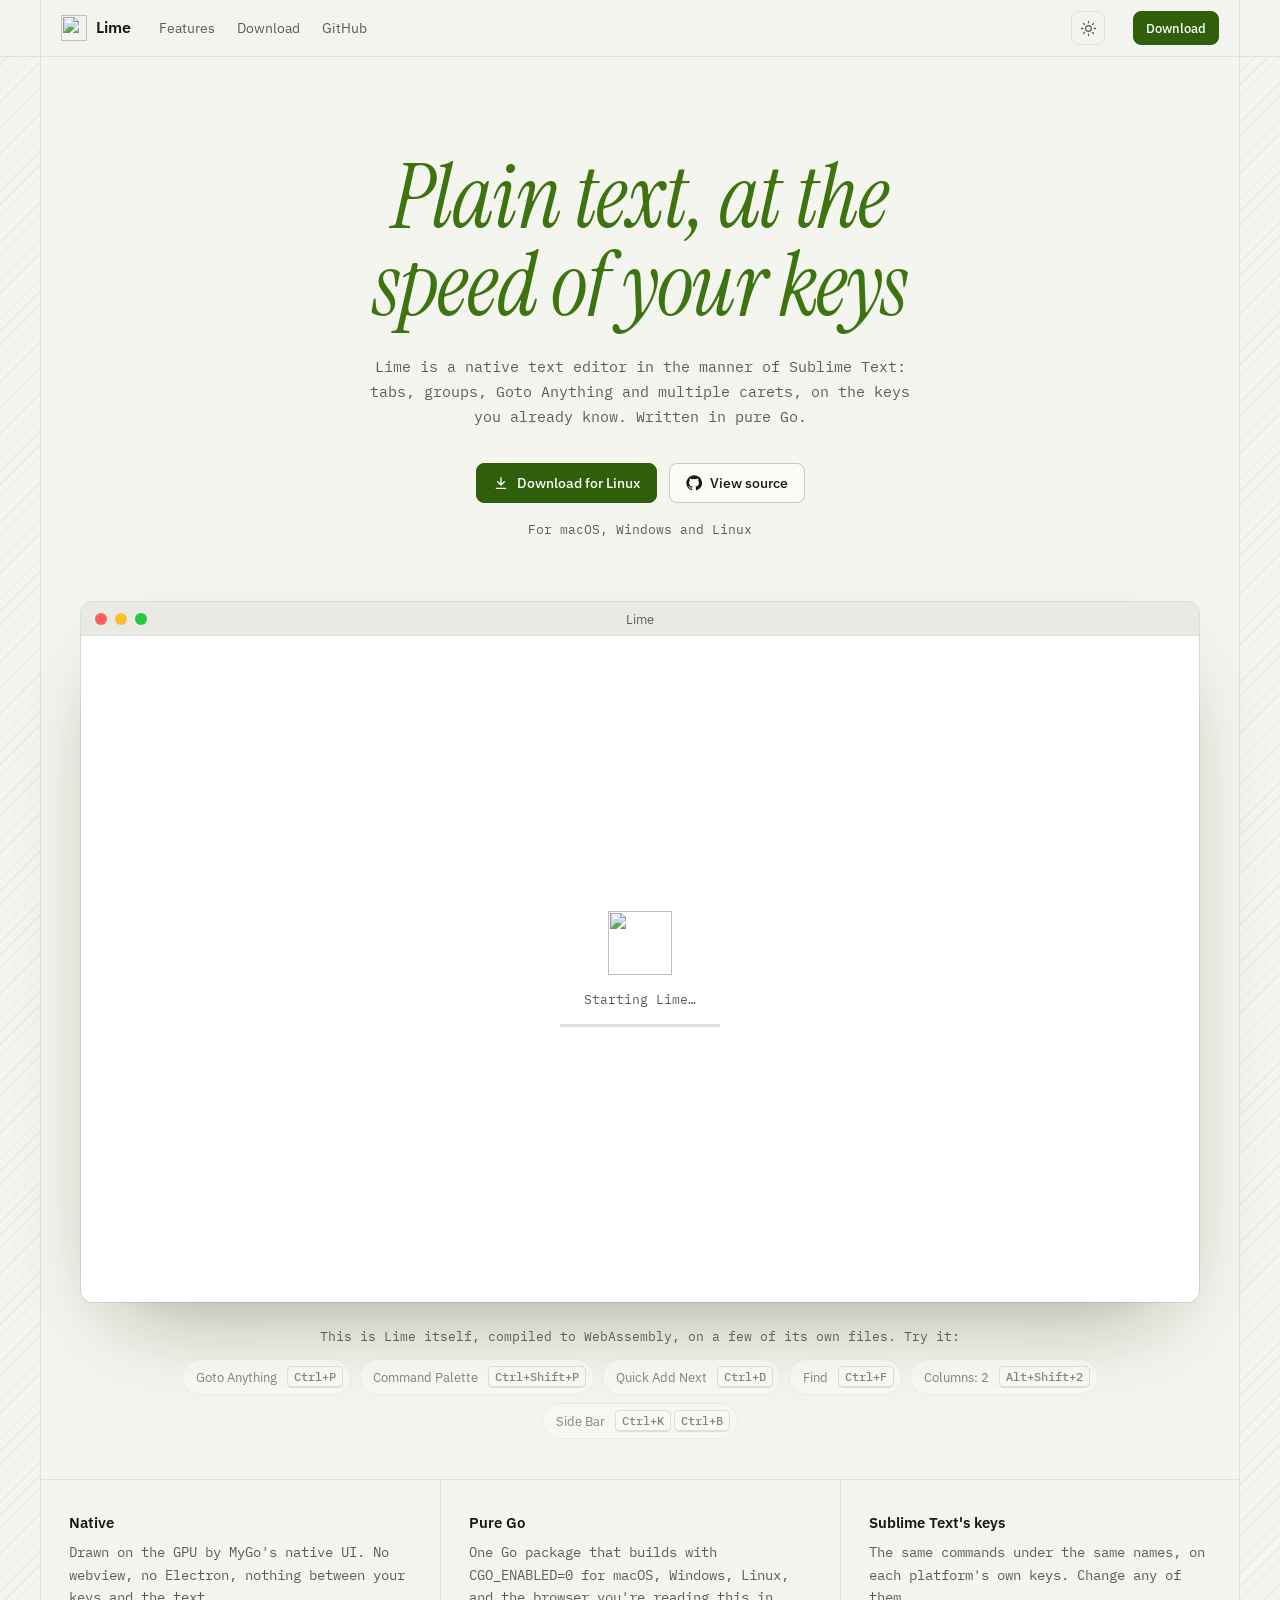
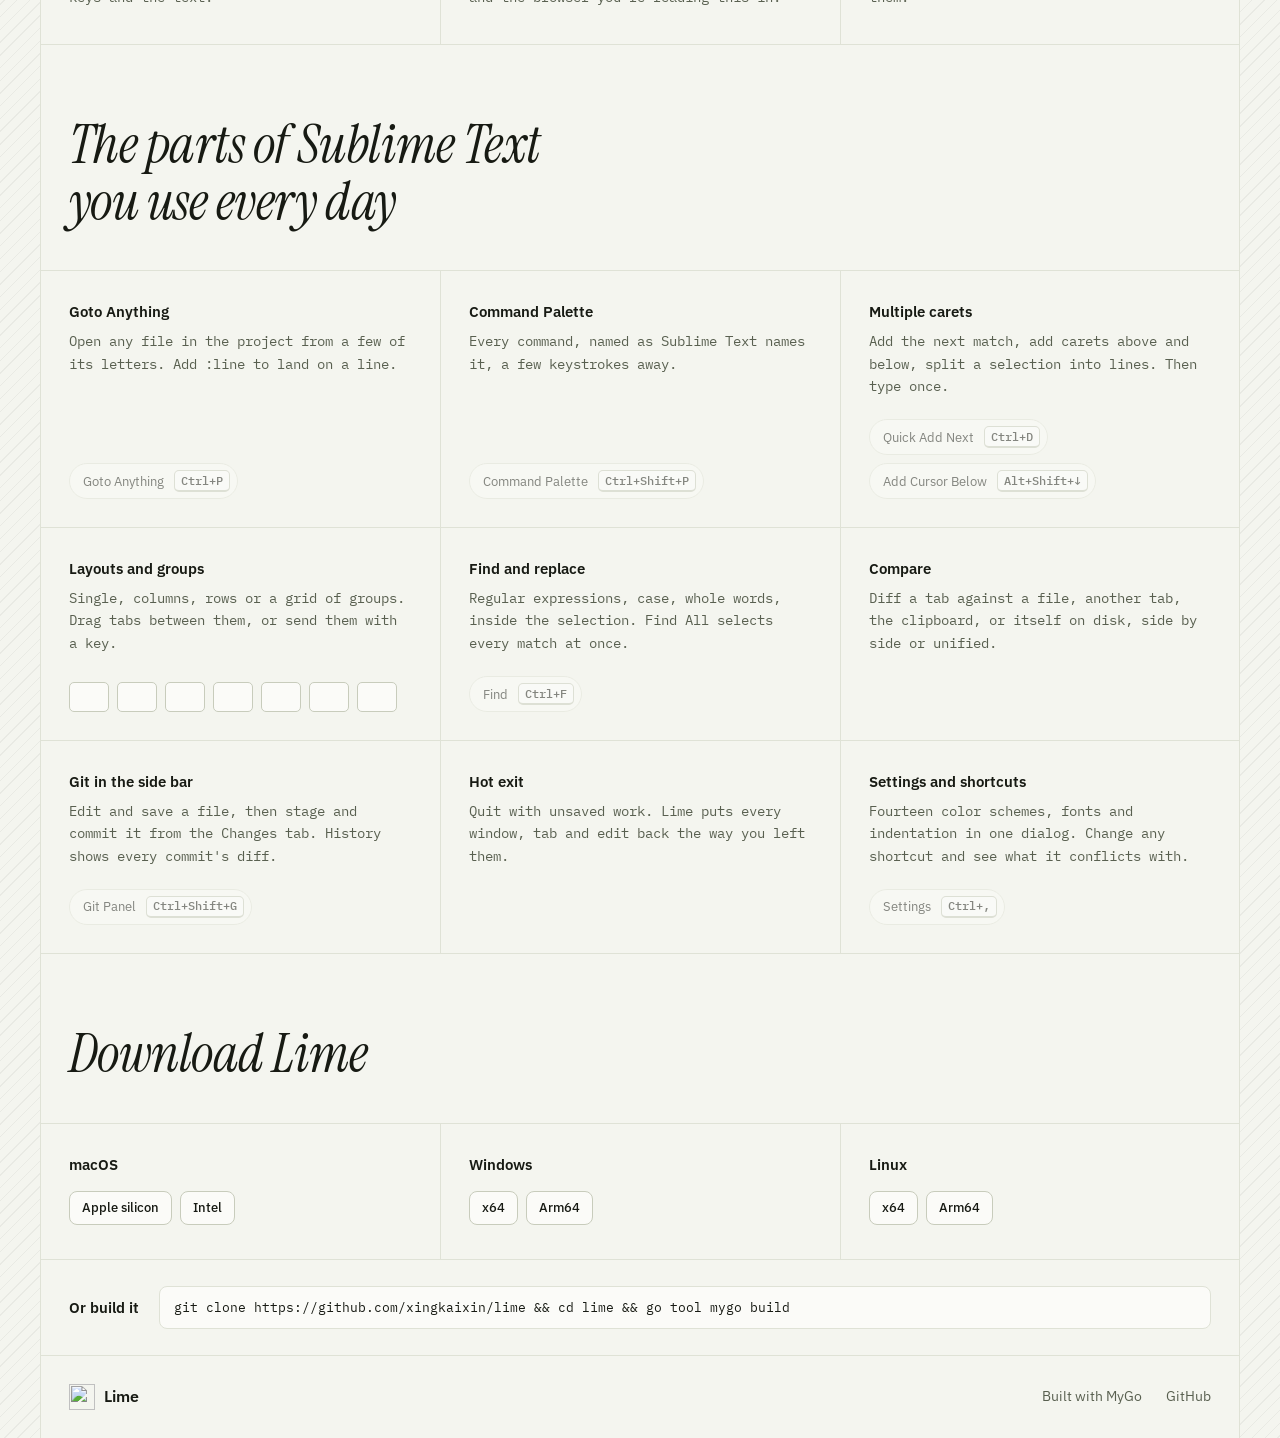
==== website/index.html @ 12b5d217 "chore: remove redundant, outdated, and excuse comments" ====
<!doctype html>
<html lang="en">
<head>
<meta charset="utf-8">
<meta name="viewport" content="width=device-width, initial-scale=1">
<title>Lime — a plain text editor on Sublime Text's keys</title>
<meta name="description" content="Lime is a native text editor in the manner of Sublime Text: tabs, groups, Goto Anything and multiple carets, written in pure Go.">
<link rel="icon" href="icon.png">
<link rel="preconnect" href="https://fonts.googleapis.com">
<link rel="preconnect" href="https://fonts.gstatic.com" crossorigin>
<link rel="stylesheet" href="https://fonts.googleapis.com/css2?family=IBM+Plex+Mono:wght@400;500&family=IBM+Plex+Sans:wght@400;500;600&family=Instrument+Serif:ital@0;1&display=swap">
<style>
  :root {
    --bg: #f4f5ef;
    --surface: #fbfbf8;
    --line: #dfe2d6;
    --line-strong: #c8ccbc;
    --ink: #171a13;
    --muted: #596050;
    --accent: #3d7410;
    --btn: #2f5f0a;
    --btn-hover: #3a7210;
    --btn-ink: #ffffff;
    --kbd: #ffffff;
    --hatch: rgba(23, 26, 19, 0.05);
    --chrome: #e9eae4;
    --app: #ffffff;
    --shadow: 0 40px 90px -40px rgba(30, 50, 10, 0.45), 0 0 0 1px rgba(23, 26, 19, 0.1);
    --serif: "Instrument Serif", ui-serif, Georgia, serif;
    --sans: "IBM Plex Sans", ui-sans-serif, system-ui, sans-serif;
    --mono: "IBM Plex Mono", ui-monospace, "SF Mono", Menlo, monospace;
    color-scheme: light;
  }
  @media (prefers-color-scheme: dark) {
    :root:not([data-theme="light"]) {
      --bg: #0d0f0b;
      --surface: #12150f;
      --line: #23281e;
      --line-strong: #353c2d;
      --ink: #e8ebdf;
      --muted: #9aa28d;
      --accent: #b3e05a;
      --btn: #a6d84a;
      --btn-hover: #bbe868;
      --btn-ink: #102006;
      --kbd: #1a1e15;
      --hatch: rgba(255, 255, 255, 0.035);
      --chrome: #1c1f19;
      --app: #0d1117;
      --shadow: 0 40px 90px -40px rgba(0, 0, 0, 0.9), 0 0 0 1px rgba(255, 255, 255, 0.08);
      color-scheme: dark;
    }
  }
  :root[data-theme="dark"] {
    --bg: #0d0f0b;
    --surface: #12150f;
    --line: #23281e;
    --line-strong: #353c2d;
    --ink: #e8ebdf;
    --muted: #9aa28d;
    --accent: #b3e05a;
    --btn: #a6d84a;
    --btn-hover: #bbe868;
    --btn-ink: #102006;
    --kbd: #1a1e15;
    --hatch: rgba(255, 255, 255, 0.035);
    --chrome: #1c1f19;
    --app: #0d1117;
    --shadow: 0 40px 90px -40px rgba(0, 0, 0, 0.9), 0 0 0 1px rgba(255, 255, 255, 0.08);
    color-scheme: dark;
  }

  * { box-sizing: border-box; }
  html { scroll-behavior: smooth; scroll-padding-top: 64px; }
  body {
    margin: 0;
    background: var(--bg) repeating-linear-gradient(135deg, var(--hatch) 0 1px, transparent 1px 9px);
    color: var(--ink);
    font: 15px/1.6 var(--sans);
    -webkit-font-smoothing: antialiased;
  }
  a { color: inherit; text-decoration: none; }
  h1, h2, h3, p { margin: 0; }
  kbd {
    display: inline-flex; align-items: center; justify-content: center;
    min-width: 22px; height: 22px; padding: 0 6px;
    border: 1px solid var(--line-strong); border-bottom-width: 2px; border-radius: 5px;
    background: var(--kbd); color: var(--ink);
    font: 500 12px/1 var(--mono);
  }

  .col {
    max-width: 1200px; margin: 0 auto;
    background: var(--bg);
    border-inline: 1px solid var(--line);
  }
  section { border-top: 1px solid var(--line); }

  .nav {
    position: sticky; top: 0; z-index: 10;
    border-bottom: 1px solid var(--line);
    background: color-mix(in srgb, var(--bg) 82%, transparent);
    backdrop-filter: blur(12px);
  }
  .nav .col { display: flex; align-items: center; gap: 28px; height: 56px; padding: 0 20px; background: none; }
  .brand { display: flex; align-items: center; gap: 9px; font-weight: 600; font-size: 16px; }
  .brand img { width: 26px; height: 26px; }
  .links { display: flex; gap: 22px; margin-right: auto; font-size: 14px; color: var(--muted); }
  .links a:hover { color: var(--ink); }
  .icon-btn {
    display: grid; place-items: center; width: 34px; height: 34px;
    border: 1px solid var(--line); border-radius: 8px; background: none; color: var(--muted); cursor: pointer;
  }
  .icon-btn:hover { color: var(--ink); border-color: var(--line-strong); }
  .icon-btn svg { width: 17px; height: 17px; }
  .moon { display: none; }
  :root[data-dark] .sun { display: none; }
  :root[data-dark] .moon { display: block; }

  .btn {
    display: inline-flex; align-items: center; gap: 8px; height: 40px; padding: 0 16px;
    border: 1px solid var(--line-strong); border-radius: 8px;
    background: var(--surface); color: var(--ink);
    font: 500 14px/1 var(--sans); white-space: nowrap; cursor: pointer;
  }
  .btn:hover { border-color: var(--muted); }
  .btn svg { width: 16px; height: 16px; flex: none; }
  .btn.primary { background: var(--btn); border-color: var(--btn); color: var(--btn-ink); }
  .btn.primary:hover { background: var(--btn-hover); border-color: var(--btn-hover); }
  .btn.small { height: 34px; padding: 0 12px; font-size: 13px; }

  .hero { border-top: 0; padding: 96px 24px 56px; text-align: center; }
  h1 {
    font: italic 400 clamp(46px, 7.4vw, 88px)/1 var(--serif);
    letter-spacing: -0.015em; color: var(--accent);
  }
  .lede { max-width: 560px; margin: 26px auto 0; color: var(--muted); font: 15px/1.65 var(--mono); }
  .cta { display: flex; justify-content: center; flex-wrap: wrap; gap: 12px; margin-top: 34px; }
  .avail { margin-top: 18px; font: 13px var(--mono); color: var(--muted); }

  .demo { border-top: 0; padding: 8px 40px 40px; }
  .window { border-radius: 12px; overflow: hidden; background: var(--app); box-shadow: var(--shadow); }
  .titlebar {
    position: relative; display: flex; align-items: center; height: 34px;
    background: var(--chrome); border-bottom: 1px solid var(--line);
  }
  .lights { display: flex; gap: 8px; padding-left: 14px; }
  .lights i { width: 12px; height: 12px; border-radius: 50%; background: #ff5f57; }
  .lights i:nth-child(2) { background: #febc2e; }
  .lights i:nth-child(3) { background: #28c840; }
  .titlebar .title {
    position: absolute; inset: 0 90px; display: grid; place-items: center;
    font: 12.5px var(--sans); color: var(--muted);
    overflow: hidden; white-space: nowrap; text-overflow: ellipsis;
  }
  .screen { position: relative; height: clamp(520px, 74vh, 700px); overflow: hidden; }
  .screen iframe { position: absolute; inset: 0; width: 100%; height: 100%; border: 0; transform-origin: 0 0; }
  .boot {
    position: absolute; inset: 0; display: grid; place-content: center; justify-items: center; gap: 16px;
    background: var(--app); color: var(--muted); font: 13px var(--mono);
    transition: opacity 0.4s;
  }
  .boot img { width: 64px; height: 64px; animation: breathe 1.6s ease-in-out infinite; }
  .boot.done { opacity: 0; pointer-events: none; }
  .boot progress { width: 160px; height: 3px; appearance: none; border: 0; border-radius: 2px; background: var(--line); overflow: hidden; }
  .boot progress::-webkit-progress-bar { background: var(--line); }
  .boot progress::-webkit-progress-value { background: var(--accent); transition: width 0.2s; }
  .boot progress::-moz-progress-bar { background: var(--accent); }
  @keyframes breathe { 50% { transform: scale(0.92); opacity: 0.7; } }
  @media (prefers-reduced-motion: reduce) { .boot img { animation: none; } }

  .try { display: flex; flex-wrap: wrap; justify-content: center; align-items: center; gap: 8px; margin-top: 26px; }
  .try p { width: 100%; margin-bottom: 6px; text-align: center; font: 13px var(--mono); color: var(--muted); }
  .key-btn {
    display: inline-flex; align-items: center; gap: 10px; height: 36px; padding: 0 7px 0 13px;
    border: 1px solid var(--line); border-radius: 999px; background: var(--surface); color: var(--ink);
    font: 13px var(--sans); cursor: pointer;
  }
  .key-btn:hover { border-color: var(--line-strong); }
  .key-btn:disabled { opacity: 0.5; cursor: default; }
  .key-btn span { display: inline-flex; gap: 3px; }

  .pillars { display: grid; grid-template-columns: repeat(3, 1fr); }
  .pillars div { padding: 32px 28px 36px; }
  .pillars div + div { border-left: 1px solid var(--line); }
  h3 { font: 600 15px/1.4 var(--sans); }
  .pillars p, .card p { margin-top: 8px; color: var(--muted); font: 13.5px/1.65 var(--mono); }

  .head { padding: 72px 28px 40px; }
  h2 { font: italic 400 clamp(36px, 4.6vw, 54px)/1.05 var(--serif); letter-spacing: -0.01em; }
  .grid { display: grid; grid-template-columns: repeat(3, 1fr); border-top: 1px solid var(--line); }
  .card { display: flex; flex-direction: column; padding: 30px 28px 28px; border-bottom: 1px solid var(--line); }
  .card:not(:nth-child(3n + 1)) { border-left: 1px solid var(--line); }
  .grid .card:nth-last-child(-n + 3) { border-bottom: 0; }
  .card .keys { display: flex; flex-wrap: wrap; gap: 8px; margin-top: auto; padding-top: 22px; }
  .layouts { display: flex; flex-wrap: wrap; gap: 8px; margin-top: auto; padding-top: 22px; }
  .layout {
    display: grid; gap: 2px; width: 40px; height: 30px; padding: 3px;
    border: 1px solid var(--line-strong); border-radius: 5px; background: var(--surface); cursor: pointer;
  }
  .layout i { border-radius: 1.5px; background: var(--line-strong); }
  .layout:hover { border-color: var(--accent); }
  .layout:hover i { background: var(--accent); }

  .platforms { display: grid; grid-template-columns: repeat(3, 1fr); border-top: 1px solid var(--line); }
  .platforms > div { padding: 30px 28px 34px; }
  .platforms > div + div { border-left: 1px solid var(--line); }
  .platforms .row { display: flex; flex-wrap: wrap; gap: 8px; margin-top: 16px; }
  .source { display: flex; flex-wrap: wrap; align-items: center; gap: 12px 20px; padding: 26px 28px; border-top: 1px solid var(--line); }
  .source code {
    flex: 1 1 380px; min-width: 0; overflow-x: auto; padding: 12px 14px;
    border: 1px solid var(--line); border-radius: 8px; background: var(--surface);
    font: 13px var(--mono); white-space: nowrap;
  }

  footer .col { display: flex; flex-wrap: wrap; align-items: center; gap: 12px 24px; padding: 28px; border-top: 1px solid var(--line); font-size: 13.5px; color: var(--muted); }
  footer .brand { color: var(--ink); margin-right: auto; }
  footer a:hover { color: var(--ink); }

  @media (max-width: 900px) {
    .demo { padding: 0 16px 32px; }
    .pillars, .grid, .platforms { grid-template-columns: 1fr; }
    .pillars div + div, .platforms > div + div { border-left: 0; border-top: 1px solid var(--line); }
    .card:not(:nth-child(3n + 1)) { border-left: 0; }
    .grid .card:nth-last-child(-n + 3) { border-bottom: 1px solid var(--line); }
    .grid .card:last-child { border-bottom: 0; }
  }
  @media (max-width: 640px) {
    .links { display: none; }
    .nav .col { justify-content: space-between; gap: 12px; padding: 0 16px; }
    .brand { margin-right: auto; }
    .hero { padding: 64px 16px 40px; }
    .head { padding: 56px 16px 32px; }
    .pillars div, .card, .platforms > div, .source { padding-inline: 16px; }
    .titlebar .title { inset: 0 70px; }
  }
</style>
<script>
  try {
    const t = localStorage.getItem("theme")
    if (t === "light" || t === "dark") document.documentElement.dataset.theme = t
  } catch {}
</script>
</head>
<body>
<header class="nav">
  <div class="col">
    <a class="brand" href="#"><img src="icon.png" alt="">Lime</a>
    <nav class="links">
      <a href="#features">Features</a>
      <a href="#download">Download</a>
      <a href="https://github.com/xingkaixin/lime">GitHub</a>
    </nav>
    <button class="icon-btn" id="theme" type="button" aria-label="Switch between light and dark">
      <svg class="sun" viewBox="0 0 24 24" fill="none" stroke="currentColor" stroke-width="1.8" stroke-linecap="round"><circle cx="12" cy="12" r="4"/><path d="M12 2v2M12 20v2M4.9 4.9l1.4 1.4M17.7 17.7l1.4 1.4M2 12h2M20 12h2M4.9 19.1l1.4-1.4M17.7 6.3l1.4-1.4"/></svg>
      <svg class="moon" viewBox="0 0 24 24" fill="none" stroke="currentColor" stroke-width="1.8" stroke-linejoin="round"><path d="M20 14.5A8 8 0 0 1 9.5 4a8 8 0 1 0 10.5 10.5Z"/></svg>
    </button>
    <a class="btn primary small" href="#download">Download</a>
  </div>
</header>

<main class="col">
  <section class="hero">
    <h1>Plain text, at the<br>speed of your keys</h1>
    <p class="lede">Lime is a native text editor in the manner of Sublime Text: tabs, groups, Goto Anything and multiple carets, on the keys you already know. Written in pure Go.</p>
    <div class="cta">
      <a class="btn primary" id="get" href="https://github.com/xingkaixin/lime/releases/latest">
        <svg viewBox="0 0 24 24" fill="none" stroke="currentColor" stroke-width="2" stroke-linecap="round" stroke-linejoin="round"><path d="M12 4v11M7 10l5 5 5-5M5 20h14"/></svg>
        <span>Download Lime</span>
      </a>
      <a class="btn" href="https://github.com/xingkaixin/lime">
        <svg viewBox="0 0 24 24" fill="currentColor"><path d="M12 .5a11.5 11.5 0 0 0-3.64 22.41c.58.11.79-.25.79-.56v-2c-3.2.7-3.88-1.37-3.88-1.37-.53-1.33-1.28-1.69-1.28-1.69-1.05-.71.08-.7.08-.7 1.16.08 1.77 1.19 1.77 1.19 1.03 1.77 2.7 1.26 3.36.96.1-.75.4-1.26.73-1.55-2.56-.29-5.25-1.28-5.25-5.69 0-1.26.45-2.29 1.19-3.09-.12-.29-.52-1.46.11-3.05 0 0 .97-.31 3.17 1.18a11 11 0 0 1 5.77 0c2.2-1.49 3.17-1.18 3.17-1.18.63 1.59.23 2.76.11 3.05.74.8 1.19 1.83 1.19 3.09 0 4.42-2.7 5.39-5.27 5.68.41.36.78 1.06.78 2.14v3.17c0 .31.21.68.8.56A11.5 11.5 0 0 0 12 .5Z"/></svg>
        <span>View source</span>
      </a>
    </div>
    <p class="avail">For macOS, Windows and Linux</p>
  </section>

  <section class="demo" id="demo">
    <div class="window">
      <div class="titlebar"><span class="lights"><i></i><i></i><i></i></span><span class="title" id="title">Lime</span></div>
      <div class="screen" id="screen">
        <iframe id="app" src="app.html" title="Lime, running in this page"></iframe>
        <div class="boot" id="boot"><img src="icon.png" alt=""><span id="boot-text">Starting Lime…</span><progress id="boot-bar" max="1" value="0"></progress></div>
      </div>
    </div>
    <div class="try" id="try">
      <p>This is Lime itself, compiled to WebAssembly, on a few of its own files. Try it:</p>
    </div>
  </section>

  <section class="pillars">
    <div>
      <h3>Native</h3>
      <p>Drawn on the GPU by MyGo's native UI. No webview, no Electron, nothing between your keys and the text.</p>
    </div>
    <div>
      <h3>Pure Go</h3>
      <p>One Go package that builds with CGO_ENABLED=0 for macOS, Windows, Linux, and the browser you're reading this in.</p>
    </div>
    <div>
      <h3>Sublime Text's keys</h3>
      <p>The same commands under the same names, on each platform's own keys. Change any of them.</p>
    </div>
  </section>

  <section id="features">
    <div class="head"><h2>The parts of Sublime Text<br>you use every day</h2></div>
    <div class="grid" id="grid"></div>
  </section>

  <section id="download">
    <div class="head"><h2>Download Lime</h2></div>
    <div class="platforms">
      <div>
        <h3>macOS</h3>
        <div class="row"><a class="btn small" data-dl href="#">Apple silicon</a><a class="btn small" data-dl href="#">Intel</a></div>
      </div>
      <div>
        <h3>Windows</h3>
        <div class="row"><a class="btn small" data-dl href="#">x64</a><a class="btn small" data-dl href="#">Arm64</a></div>
      </div>
      <div>
        <h3>Linux</h3>
        <div class="row"><a class="btn small" data-dl href="#">x64</a><a class="btn small" data-dl href="#">Arm64</a></div>
      </div>
    </div>
    <div class="source">
      <h3>Or build it</h3>
      <code>git clone https://github.com/xingkaixin/lime &amp;&amp; cd lime &amp;&amp; go tool mygo build</code>
    </div>
  </section>
</main>

<footer>
  <div class="col">
    <a class="brand" href="#"><img src="icon.png" alt="">Lime</a>
    <a href="https://github.com/egoist/mygo">Built with MyGo</a>
    <a href="https://github.com/xingkaixin/lime">GitHub</a>
  </div>
</footer>

<script>
  const releases = "https://github.com/xingkaixin/lime/releases/latest"
  const mac = navigator.platform.startsWith("Mac")
  const os = mac ? "macOS" : /Win/.test(navigator.platform) ? "Windows" : /Linux/.test(navigator.platform) ? "Linux" : ""
  if (os) document.querySelector("#get span").textContent = "Download for " + os
  for (const a of document.querySelectorAll("[data-dl]")) a.href = releases

  const root = document.documentElement
  const dark = matchMedia("(prefers-color-scheme: dark)")
  const isDark = () => root.dataset.theme ? root.dataset.theme === "dark" : dark.matches
  const syncTheme = () => root.toggleAttribute("data-dark", isDark())
  syncTheme()
  dark.addEventListener("change", syncTheme)
  document.getElementById("theme").addEventListener("click", () => {
    root.dataset.theme = isDark() ? "light" : "dark"
    try { localStorage.setItem("theme", root.dataset.theme) } catch {}
    syncTheme()
  })

  // Keys are as the demo takes them, Linux's keymap; on a Mac the
  // browser's Command stands for Control.
  const glyphs = { Ctrl: "⌘", Alt: "⌥", Shift: "⇧" }
  const arrows = { Up: "↑", Down: "↓", Left: "←", Right: "→" }
  const strokes = (keys) => keys.split(" ").map((stroke) => {
    const mods = stroke.split("+")
    const key = mods.pop()
    const name = arrows[key] || key
    return mac
      ? ["Alt", "Shift", "Ctrl"].filter((m) => mods.includes(m)).map((m) => glyphs[m]).join("") + name
      : [...mods, name].join("+")
  })
  const kbds = (keys) => strokes(keys).map((s) => `<kbd>${s}</kbd>`).join("")

  const frame = document.getElementById("app")
  const demo = document.getElementById("demo")
  let running = false
  const press = (keys) => {
    if (!running) return
    const r = demo.getBoundingClientRect()
    const visible = r.top >= -40 && r.bottom <= innerHeight + 120
    if (!visible) demo.scrollIntoView({ block: "center" })
    setTimeout(() => frame.contentWindow.limePress(keys), visible ? 0 : 450)
  }
  const keyButton = (label, keys) => {
    const b = document.createElement("button")
    b.className = "key-btn"
    b.type = "button"
    b.disabled = true
    b.innerHTML = `${label}<span>${kbds(keys)}</span>`
    b.addEventListener("click", () => press(keys))
    return b
  }

  const tries = [
    ["Goto Anything", "Ctrl+P"],
    ["Command Palette", "Ctrl+Shift+P"],
    ["Quick Add Next", "Ctrl+D"],
    ["Find", "Ctrl+F"],
    ["Columns: 2", "Alt+Shift+2"],
    ["Side Bar", "Ctrl+K Ctrl+B"],
  ]
  const tryBar = document.getElementById("try")
  for (const [label, keys] of tries) tryBar.append(keyButton(label, keys))

  const features = [
    { title: "Goto Anything", text: "Open any file in the project from a few of its letters. Add :line to land on a line.", keys: [["Goto Anything", "Ctrl+P"]] },
    { title: "Command Palette", text: "Every command, named as Sublime Text names it, a few keystrokes away.", keys: [["Command Palette", "Ctrl+Shift+P"]] },
    { title: "Multiple carets", text: "Add the next match, add carets above and below, split a selection into lines. Then type once.", keys: [["Quick Add Next", "Ctrl+D"], ["Add Cursor Below", "Alt+Shift+Down"]] },
    { title: "Layouts and groups", text: "Single, columns, rows or a grid of groups. Drag tabs between them, or send them with a key.", layouts: true },
    { title: "Find and replace", text: "Regular expressions, case, whole words, inside the selection. Find All selects every match at once.", keys: [["Find", "Ctrl+F"]] },
    { title: "Compare", text: "Diff a tab against a file, another tab, the clipboard, or itself on disk, side by side or unified." },
    { title: "Git in the side bar", text: "Edit and save a file, then stage and commit it from the Changes tab. History shows every commit's diff.", keys: [["Git Panel", "Ctrl+Shift+G"]] },
    { title: "Hot exit", text: "Quit with unsaved work. Lime puts every window, tab and edit back the way you left them." },
    { title: "Settings and shortcuts", text: "Fourteen color schemes, fonts and indentation in one dialog. Change any shortcut and see what it conflicts with.", keys: [["Settings", "Ctrl+,"]] },
  ]
  const layouts = [["Single", 1, 1, "1"], ["Columns: 2", 2, 1, "2"], ["Columns: 3", 3, 1, "3"], ["Columns: 4", 4, 1, "4"], ["Grid: 4", 2, 2, "5"], ["Rows: 2", 1, 2, "8"], ["Rows: 3", 1, 3, "9"]]
  const grid = document.getElementById("grid")
  for (const f of features) {
    const card = document.createElement("div")
    card.className = "card"
    card.innerHTML = `<h3>${f.title}</h3><p>${f.text}</p>`
    if (f.keys) {
      const row = document.createElement("div")
      row.className = "keys"
      for (const [label, keys] of f.keys) row.append(keyButton(label, keys))
      card.append(row)
    }
    if (f.layouts) {
      const row = document.createElement("div")
      row.className = "layouts"
      for (const [name, cols, rows, digit] of layouts) {
        const b = document.createElement("button")
        b.className = "layout"
        b.type = "button"
        b.title = `${name}  ${strokes("Alt+Shift+" + digit).join(" ")}`
        b.setAttribute("aria-label", name)
        b.style.gridTemplate = `repeat(${rows}, 1fr) / repeat(${cols}, 1fr)`
        b.innerHTML = "<i></i>".repeat(cols * rows)
        b.addEventListener("click", () => press("Alt+Shift+" + digit))
        row.append(b)
      }
      card.append(row)
    }
    grid.append(card)
  }

  // Narrow screens show the demo whole, scaled down from a window's size.
  const screenEl = document.getElementById("screen")
  const baseW = 960, baseH = 620
  const fit = () => {
    const w = screenEl.clientWidth
    if (w >= 860) {
      frame.style.cssText = ""
      screenEl.style.height = ""
      return
    }
    const s = w / baseW
    frame.style.cssText = `width:${baseW}px;height:${baseH}px;transform:scale(${s})`
    screenEl.style.height = baseH * s + "px"
  }
  new ResizeObserver(fit).observe(screenEl)

  const title = document.getElementById("title")
  frame.addEventListener("load", () => {
    const doc = frame.contentDocument
    const sync = () => { title.textContent = doc.title || "Lime" }
    new MutationObserver(sync).observe(doc.head, { childList: true, subtree: true, characterData: true })
    sync()
  })

  addEventListener("message", (e) => {
    if (e.source !== frame.contentWindow) return
    const boot = document.getElementById("boot")
    if (e.data?.lime === "progress") {
      document.getElementById("boot-bar").value = e.data.value
    } else if (e.data?.lime === "running") {
      running = true
      for (const b of document.querySelectorAll(".key-btn")) b.disabled = false
      setTimeout(() => boot.classList.add("done"), 300)
    } else if (e.data?.lime === "failed") {
      document.getElementById("boot-text").textContent = "Lime didn't start in this browser: " + e.data.error
    }
  })
</script>
</body>
</html>
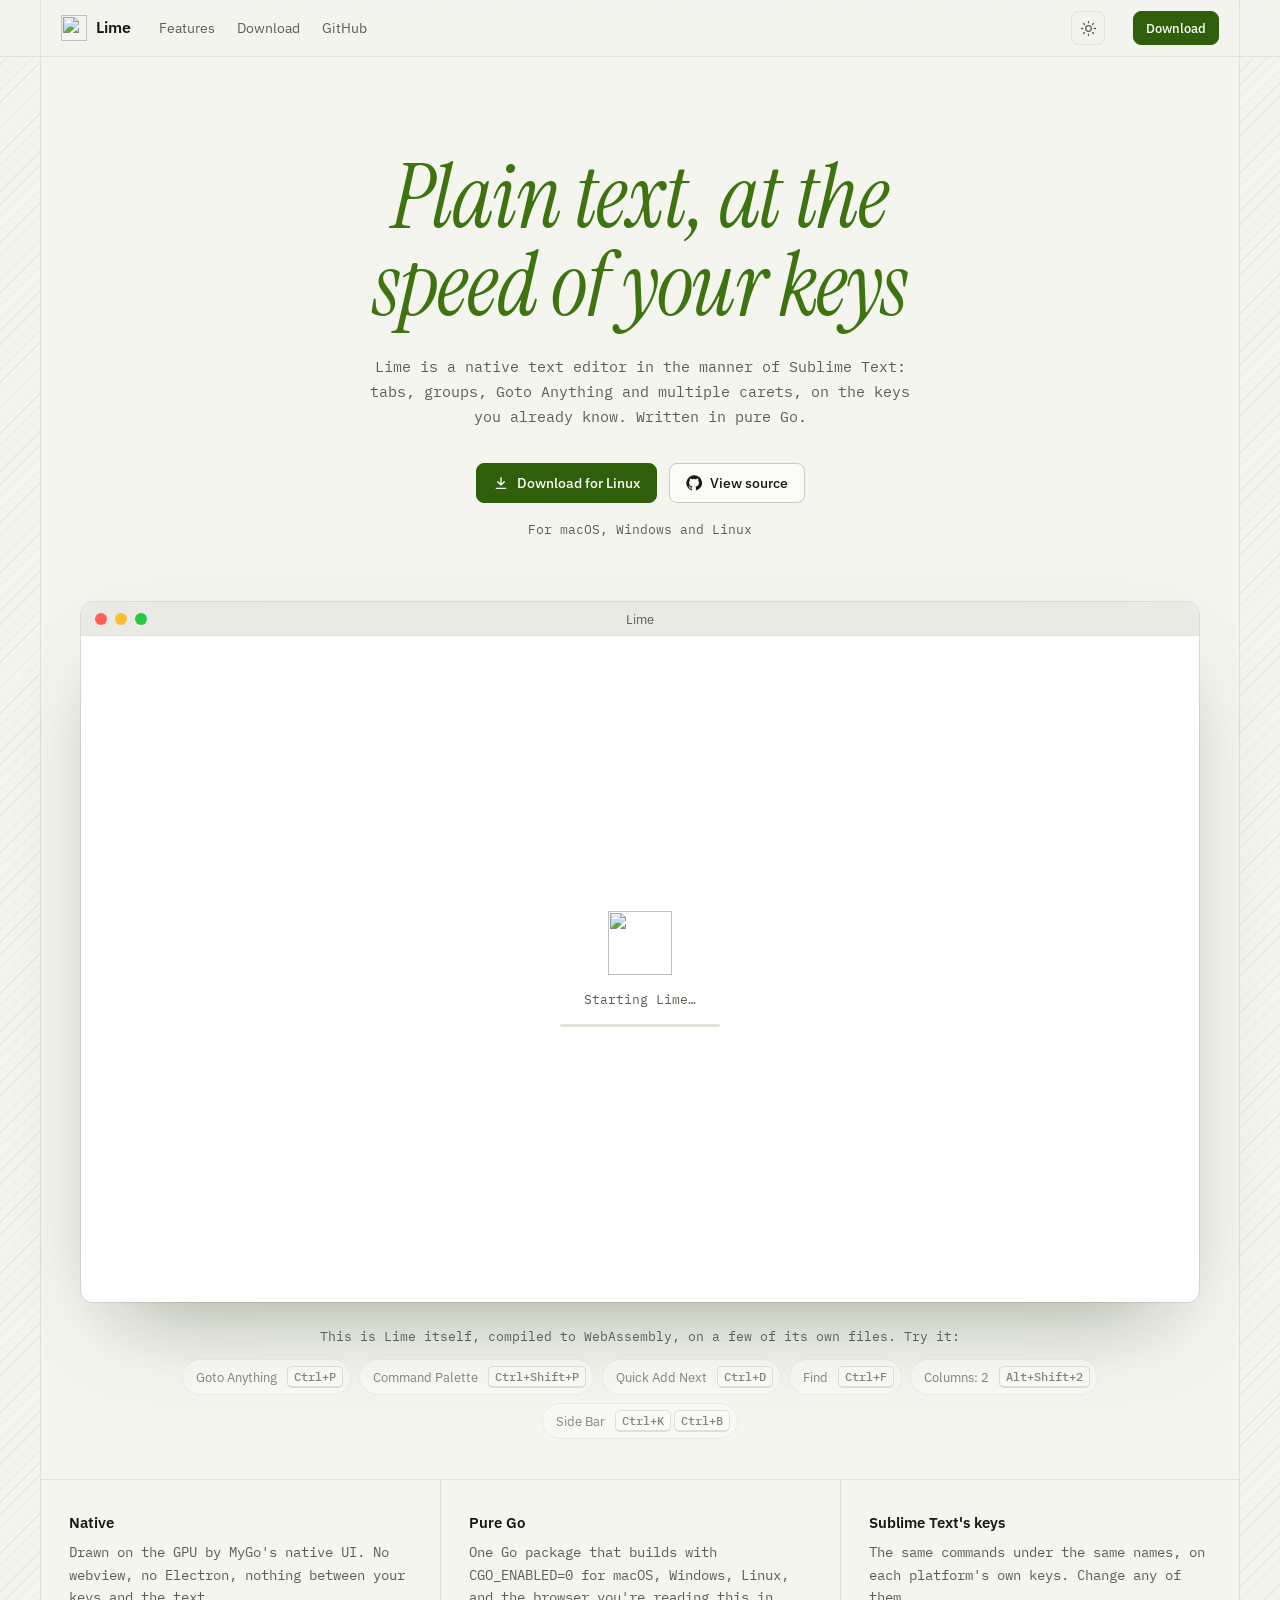
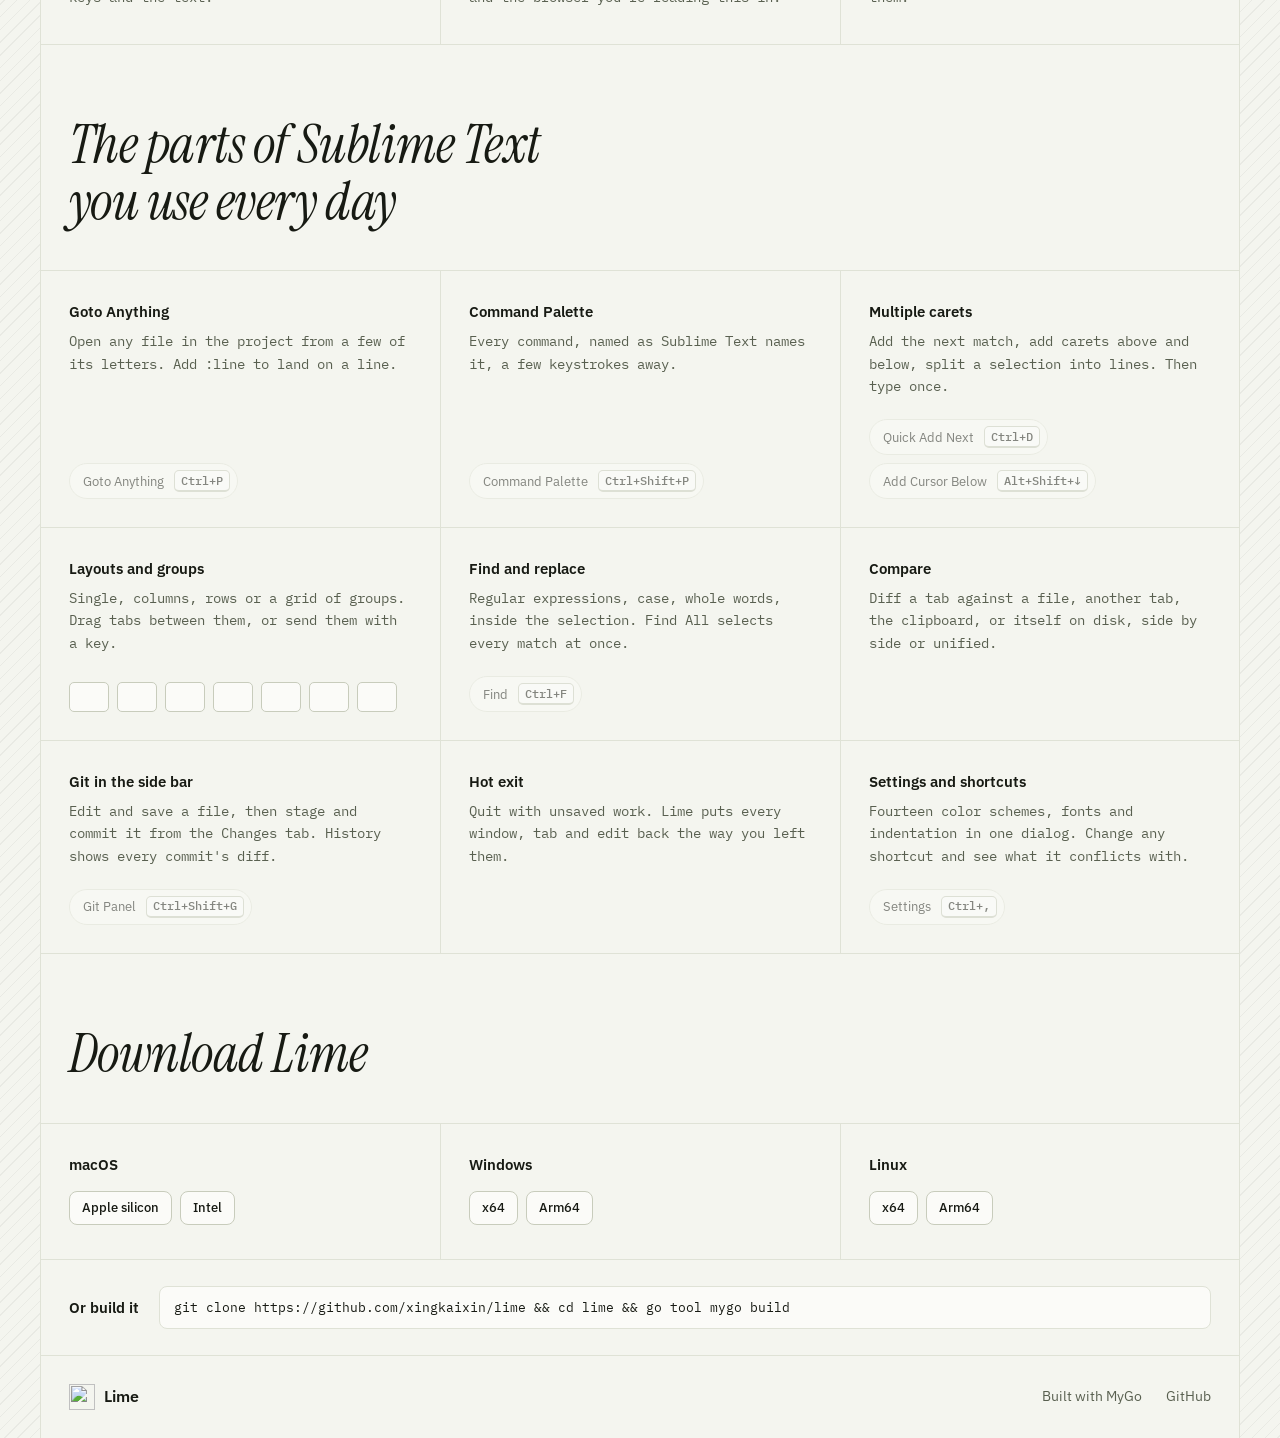
==== commit 9c72ec45: "perf(website): shrink assets and remove waterfall" ====
--- a/website/index.html
+++ b/website/index.html
@@ -5,10 +5,22 @@
 <meta name="viewport" content="width=device-width, initial-scale=1">
 <title>Lime — a plain text editor on Sublime Text's keys</title>
 <meta name="description" content="Lime is a native text editor in the manner of Sublime Text: tabs, groups, Goto Anything and multiple carets, written in pure Go.">
-<link rel="icon" href="icon.png">
+<link rel="icon" href="__ICON_URL__">
+<link rel="preload" href="__WASM_URL__" as="fetch" crossorigin>
+<link rel="preload" href="__DEMO_URL__" as="fetch" crossorigin>
 <link rel="preconnect" href="https://fonts.googleapis.com">
 <link rel="preconnect" href="https://fonts.gstatic.com" crossorigin>
-<link rel="stylesheet" href="https://fonts.googleapis.com/css2?family=IBM+Plex+Mono:wght@400;500&family=IBM+Plex+Sans:wght@400;500;600&family=Instrument+Serif:ital@0;1&display=swap">
+<link rel="preload" as="style" href="https://fonts.googleapis.com/css2?family=IBM+Plex+Mono:wght@400;500&family=IBM+Plex+Sans:wght@400;500;600&family=Instrument+Serif:ital@0;1&display=swap" onload="this.onload=null;this.rel='stylesheet'">
+<noscript><link rel="stylesheet" href="https://fonts.googleapis.com/css2?family=IBM+Plex+Mono:wght@400;500&family=IBM+Plex+Sans:wght@400;500;600&family=Instrument+Serif:ital@0;1&display=swap"></noscript>
+<script>
+window.__limePreload = {
+  wasm: fetch("__WASM_URL__"),
+  demo: fetch("__DEMO_URL__").then((r) => {
+    if (!r.ok) throw new Error("__DEMO_URL__: " + r.status)
+    return r.json()
+  }),
+}
+</script>
 <style>
   :root {
     --bg: #f4f5ef;
@@ -245,7 +257,7 @@
 <body>
 <header class="nav">
   <div class="col">
-    <a class="brand" href="#"><img src="icon.png" alt="">Lime</a>
+    <a class="brand" href="#"><img src="__ICON_URL__" width="26" height="26" decoding="async" alt="">Lime</a>
     <nav class="links">
       <a href="#features">Features</a>
       <a href="#download">Download</a>
@@ -281,7 +293,7 @@
       <div class="titlebar"><span class="lights"><i></i><i></i><i></i></span><span class="title" id="title">Lime</span></div>
       <div class="screen" id="screen">
         <iframe id="app" src="app.html" title="Lime, running in this page"></iframe>
-        <div class="boot" id="boot"><img src="icon.png" alt=""><span id="boot-text">Starting Lime…</span><progress id="boot-bar" max="1" value="0"></progress></div>
+        <div class="boot" id="boot"><img src="__ICON_URL__" width="64" height="64" decoding="async" alt=""><span id="boot-text">Starting Lime…</span><progress id="boot-bar" max="1" value="0"></progress></div>
       </div>
     </div>
     <div class="try" id="try">
@@ -334,7 +346,7 @@
 
 <footer>
   <div class="col">
-    <a class="brand" href="#"><img src="icon.png" alt="">Lime</a>
+    <a class="brand" href="#"><img src="__ICON_URL__" width="26" height="26" decoding="async" alt="">Lime</a>
     <a href="https://github.com/egoist/mygo">Built with MyGo</a>
     <a href="https://github.com/xingkaixin/lime">GitHub</a>
   </div>
@@ -470,6 +482,7 @@
     sync()
   })
 
+  let bootFallback = 0
   addEventListener("message", (e) => {
     if (e.source !== frame.contentWindow) return
     const boot = document.getElementById("boot")
@@ -478,7 +491,10 @@
     } else if (e.data?.lime === "running") {
       running = true
       for (const b of document.querySelectorAll(".key-btn")) b.disabled = false
-      setTimeout(() => boot.classList.add("done"), 300)
+      bootFallback = setTimeout(() => boot.classList.add("done"), 120)
+    } else if (e.data?.lime === "painted") {
+      clearTimeout(bootFallback)
+      boot.classList.add("done")
     } else if (e.data?.lime === "failed") {
       document.getElementById("boot-text").textContent = "Lime didn't start in this browser: " + e.data.error
     }
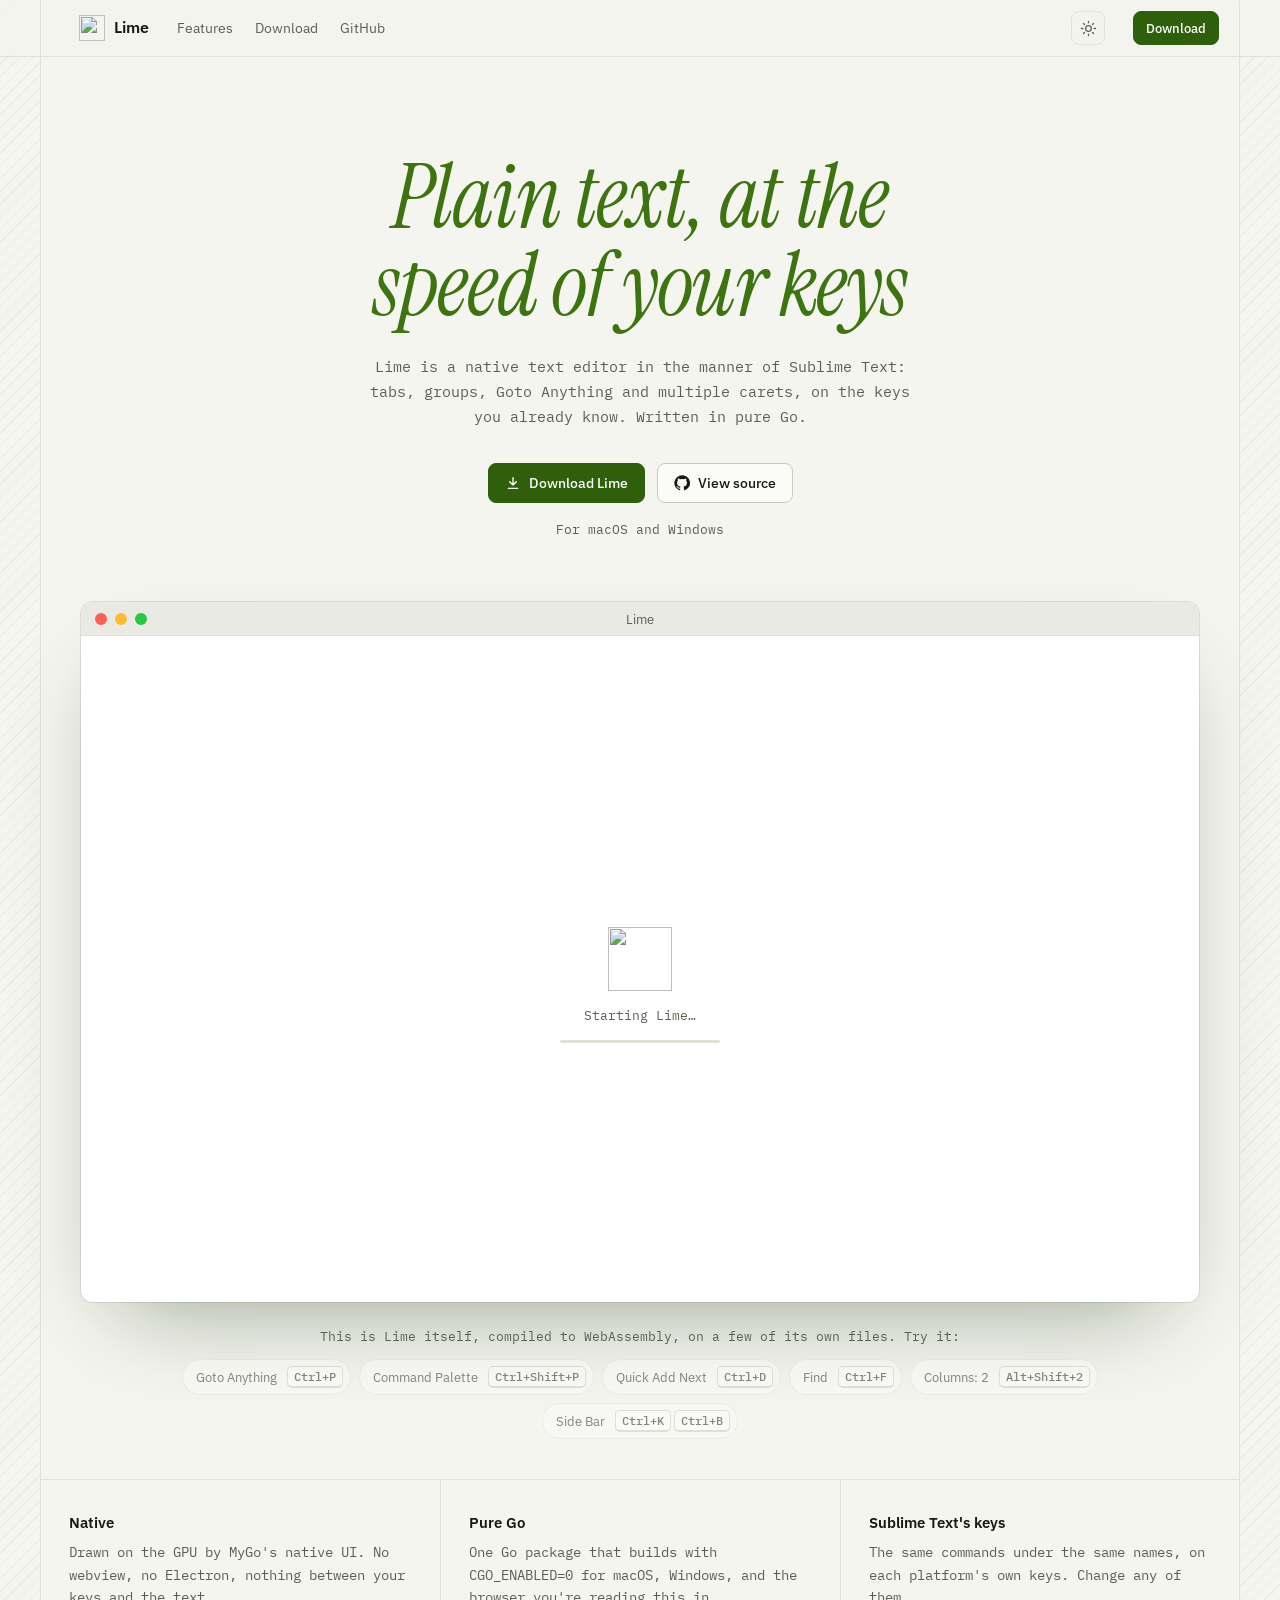
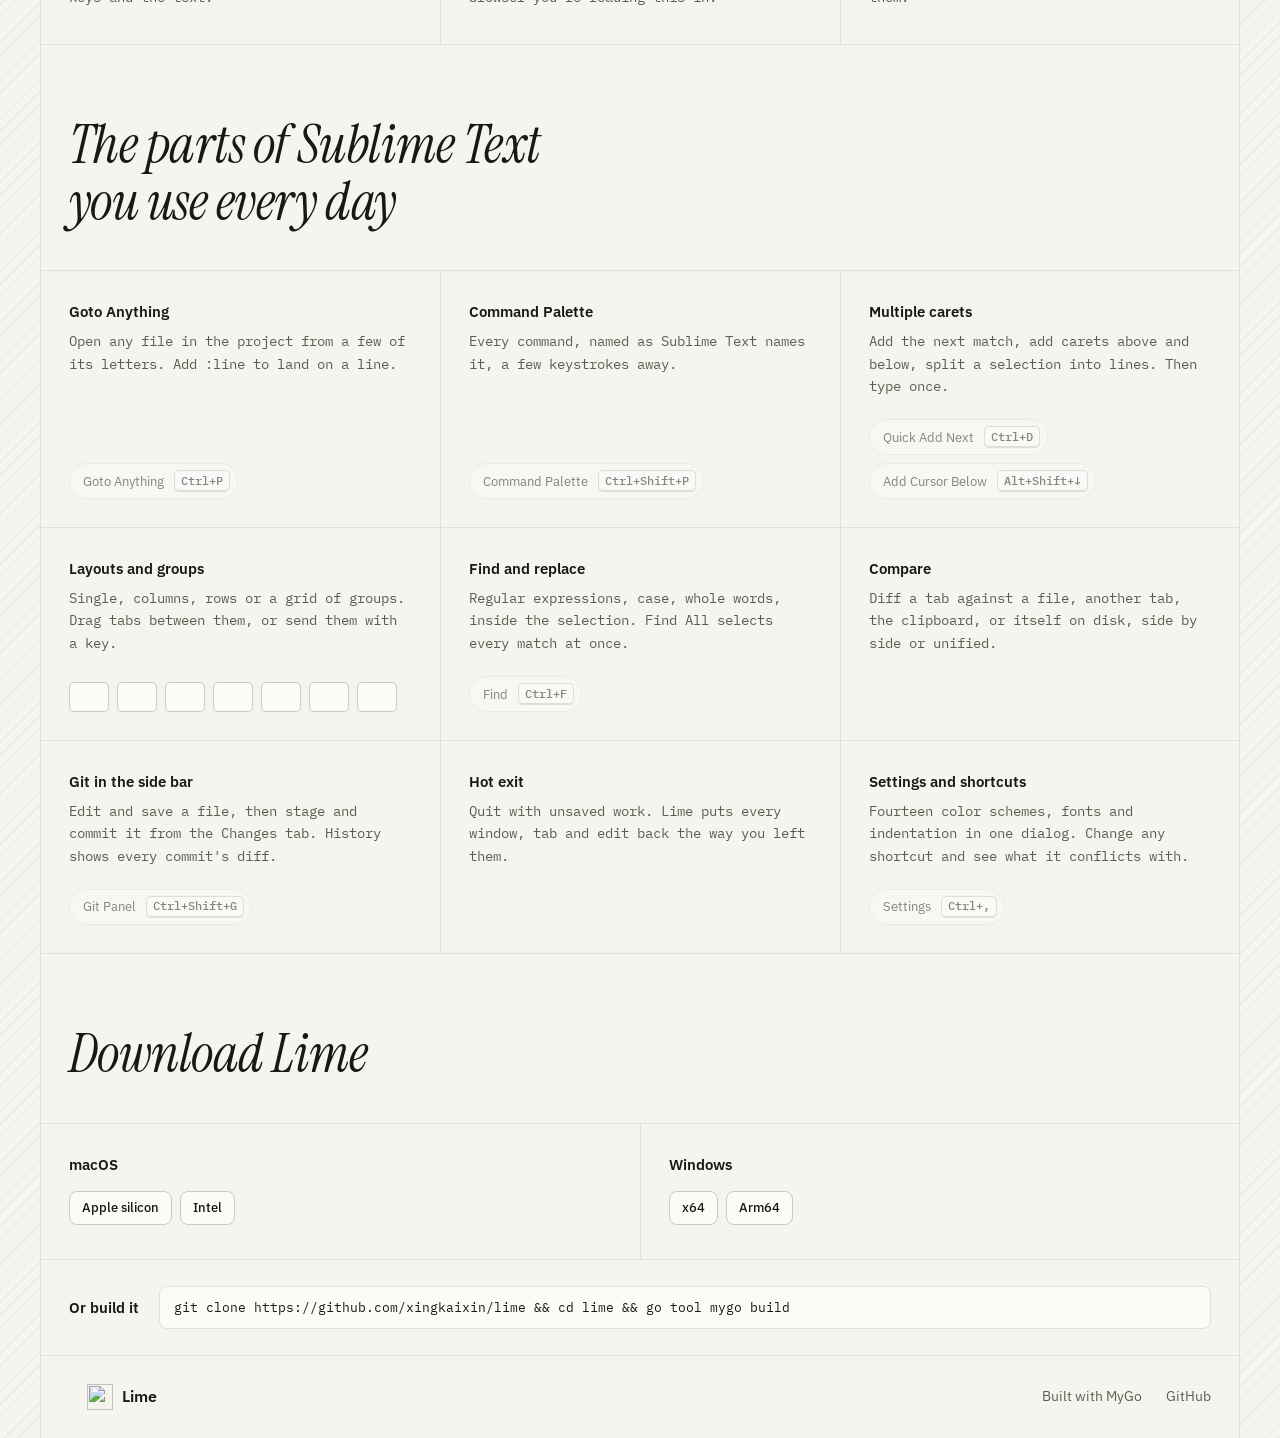
==== commit e614099e: "feat(website): compress images and update copy Drop Linux from download copy and grid, add Open Grap" ====
--- a/website/index.html
+++ b/website/index.html
@@ -5,6 +5,22 @@
 <meta name="viewport" content="width=device-width, initial-scale=1">
 <title>Lime — a plain text editor on Sublime Text's keys</title>
 <meta name="description" content="Lime is a native text editor in the manner of Sublime Text: tabs, groups, Goto Anything and multiple carets, written in pure Go.">
+<link rel="canonical" href="https://lime.xingkaixin.me/">
+<meta property="og:type" content="website">
+<meta property="og:url" content="https://lime.xingkaixin.me/">
+<meta property="og:title" content="Lime — a plain text editor on Sublime Text's keys">
+<meta property="og:description" content="Lime is a native text editor in the manner of Sublime Text: tabs, groups, Goto Anything and multiple carets, written in pure Go.">
+<!--__OG_IMAGE_START__-->
+<meta property="og:image" content="https://lime.xingkaixin.me/__OG_URL__">
+<meta property="og:image:width" content="__OG_WIDTH__">
+<meta property="og:image:height" content="__OG_HEIGHT__">
+<!--__OG_IMAGE_END__-->
+<meta name="twitter:card" content="summary_large_image">
+<meta name="twitter:title" content="Lime — a plain text editor on Sublime Text's keys">
+<meta name="twitter:description" content="Lime is a native text editor in the manner of Sublime Text: tabs, groups, Goto Anything and multiple carets, written in pure Go.">
+<!--__TWITTER_IMAGE_START__-->
+<meta name="twitter:image" content="https://lime.xingkaixin.me/__OG_URL__">
+<!--__TWITTER_IMAGE_END__-->
 <link rel="icon" href="__ICON_URL__">
 <link rel="preload" href="__WASM_URL__" as="fetch" crossorigin>
 <link rel="preload" href="__DEMO_URL__" as="fetch" crossorigin>
@@ -93,6 +109,7 @@
   }
   a { color: inherit; text-decoration: none; }
   h1, h2, h3, p { margin: 0; }
+  picture { display: contents; }
   kbd {
     display: inline-flex; align-items: center; justify-content: center;
     min-width: 22px; height: 22px; padding: 0 6px;
@@ -214,7 +231,7 @@
   .layout:hover { border-color: var(--accent); }
   .layout:hover i { background: var(--accent); }
 
-  .platforms { display: grid; grid-template-columns: repeat(3, 1fr); border-top: 1px solid var(--line); }
+  .platforms { display: grid; grid-template-columns: repeat(2, 1fr); border-top: 1px solid var(--line); }
   .platforms > div { padding: 30px 28px 34px; }
   .platforms > div + div { border-left: 1px solid var(--line); }
   .platforms .row { display: flex; flex-wrap: wrap; gap: 8px; margin-top: 16px; }
@@ -257,7 +274,7 @@
 <body>
 <header class="nav">
   <div class="col">
-    <a class="brand" href="#"><img src="__ICON_URL__" width="26" height="26" decoding="async" alt="">Lime</a>
+    <a class="brand" href="#"><picture><source srcset="__ICON_AVIF_URL__" type="image/avif"><source srcset="__ICON_WEBP_URL__" type="image/webp"><img src="__ICON_URL__" width="26" height="26" decoding="async" alt=""></picture>Lime</a>
     <nav class="links">
       <a href="#features">Features</a>
       <a href="#download">Download</a>
@@ -285,7 +302,7 @@
         <span>View source</span>
       </a>
     </div>
-    <p class="avail">For macOS, Windows and Linux</p>
+    <p class="avail">For macOS and Windows</p>
   </section>
 
   <section class="demo" id="demo">
@@ -293,7 +310,7 @@
       <div class="titlebar"><span class="lights"><i></i><i></i><i></i></span><span class="title" id="title">Lime</span></div>
       <div class="screen" id="screen">
         <iframe id="app" src="app.html" title="Lime, running in this page"></iframe>
-        <div class="boot" id="boot"><img src="__ICON_URL__" width="64" height="64" decoding="async" alt=""><span id="boot-text">Starting Lime…</span><progress id="boot-bar" max="1" value="0"></progress></div>
+        <div class="boot" id="boot"><picture><source srcset="__ICON_AVIF_URL__" type="image/avif"><source srcset="__ICON_WEBP_URL__" type="image/webp"><img src="__ICON_URL__" width="64" height="64" decoding="async" alt=""></picture><span id="boot-text">Starting Lime…</span><progress id="boot-bar" max="1" value="0"></progress></div>
       </div>
     </div>
     <div class="try" id="try">
@@ -308,7 +325,7 @@
     </div>
     <div>
       <h3>Pure Go</h3>
-      <p>One Go package that builds with CGO_ENABLED=0 for macOS, Windows, Linux, and the browser you're reading this in.</p>
+      <p>One Go package that builds with CGO_ENABLED=0 for macOS, Windows, and the browser you're reading this in.</p>
     </div>
     <div>
       <h3>Sublime Text's keys</h3>
@@ -326,15 +343,11 @@
     <div class="platforms">
       <div>
         <h3>macOS</h3>
-        <div class="row"><a class="btn small" data-dl href="#">Apple silicon</a><a class="btn small" data-dl href="#">Intel</a></div>
+        <div class="row"><a class="btn small" data-dl href="https://github.com/xingkaixin/lime/releases/latest">Apple silicon</a><a class="btn small" data-dl href="https://github.com/xingkaixin/lime/releases/latest">Intel</a></div>
       </div>
       <div>
         <h3>Windows</h3>
-        <div class="row"><a class="btn small" data-dl href="#">x64</a><a class="btn small" data-dl href="#">Arm64</a></div>
-      </div>
-      <div>
-        <h3>Linux</h3>
-        <div class="row"><a class="btn small" data-dl href="#">x64</a><a class="btn small" data-dl href="#">Arm64</a></div>
+        <div class="row"><a class="btn small" data-dl href="https://github.com/xingkaixin/lime/releases/latest">x64</a><a class="btn small" data-dl href="https://github.com/xingkaixin/lime/releases/latest">Arm64</a></div>
       </div>
     </div>
     <div class="source">
@@ -346,7 +359,7 @@
 
 <footer>
   <div class="col">
-    <a class="brand" href="#"><img src="__ICON_URL__" width="26" height="26" decoding="async" alt="">Lime</a>
+    <a class="brand" href="#"><picture><source srcset="__ICON_AVIF_URL__" type="image/avif"><source srcset="__ICON_WEBP_URL__" type="image/webp"><img src="__ICON_URL__" width="26" height="26" decoding="async" alt=""></picture>Lime</a>
     <a href="https://github.com/egoist/mygo">Built with MyGo</a>
     <a href="https://github.com/xingkaixin/lime">GitHub</a>
   </div>
@@ -355,7 +368,7 @@
 <script>
   const releases = "https://github.com/xingkaixin/lime/releases/latest"
   const mac = navigator.platform.startsWith("Mac")
-  const os = mac ? "macOS" : /Win/.test(navigator.platform) ? "Windows" : /Linux/.test(navigator.platform) ? "Linux" : ""
+  const os = mac ? "macOS" : /Win/.test(navigator.platform) ? "Windows" : ""
   if (os) document.querySelector("#get span").textContent = "Download for " + os
   for (const a of document.querySelectorAll("[data-dl]")) a.href = releases
 
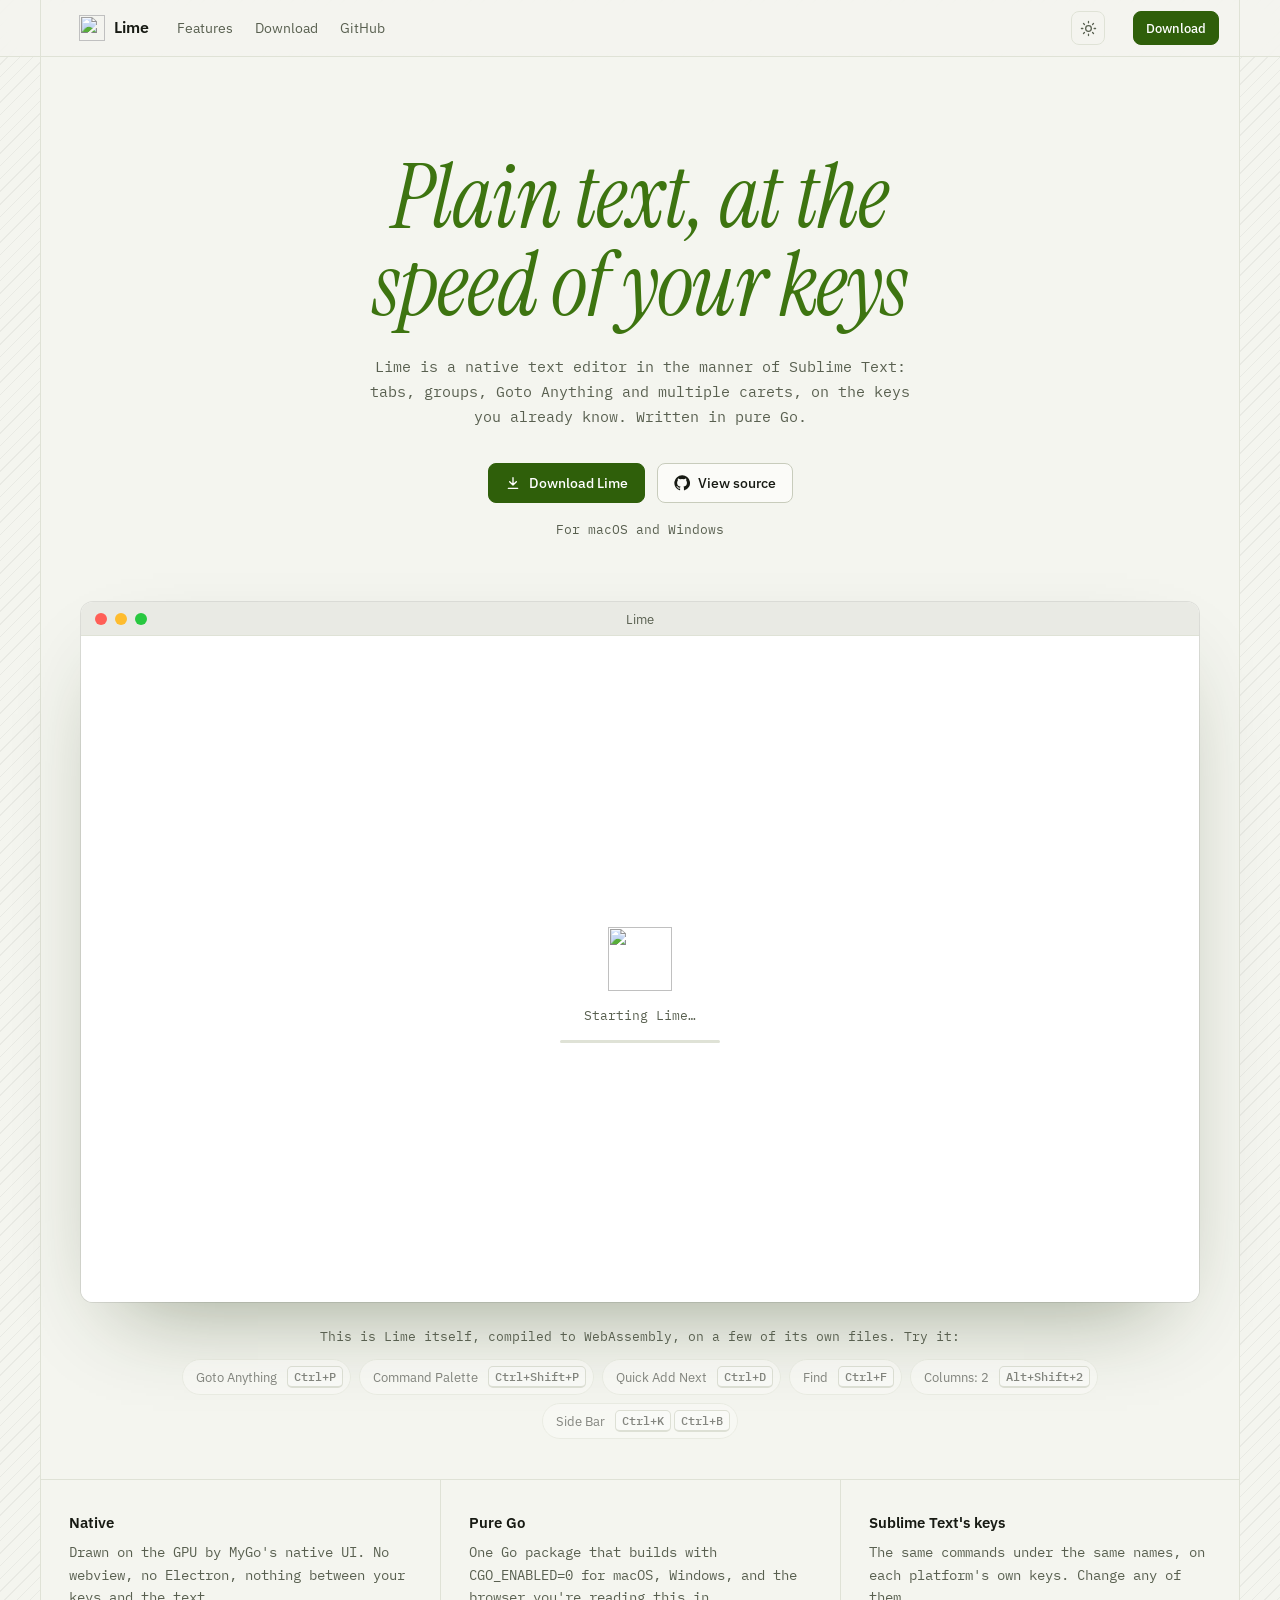
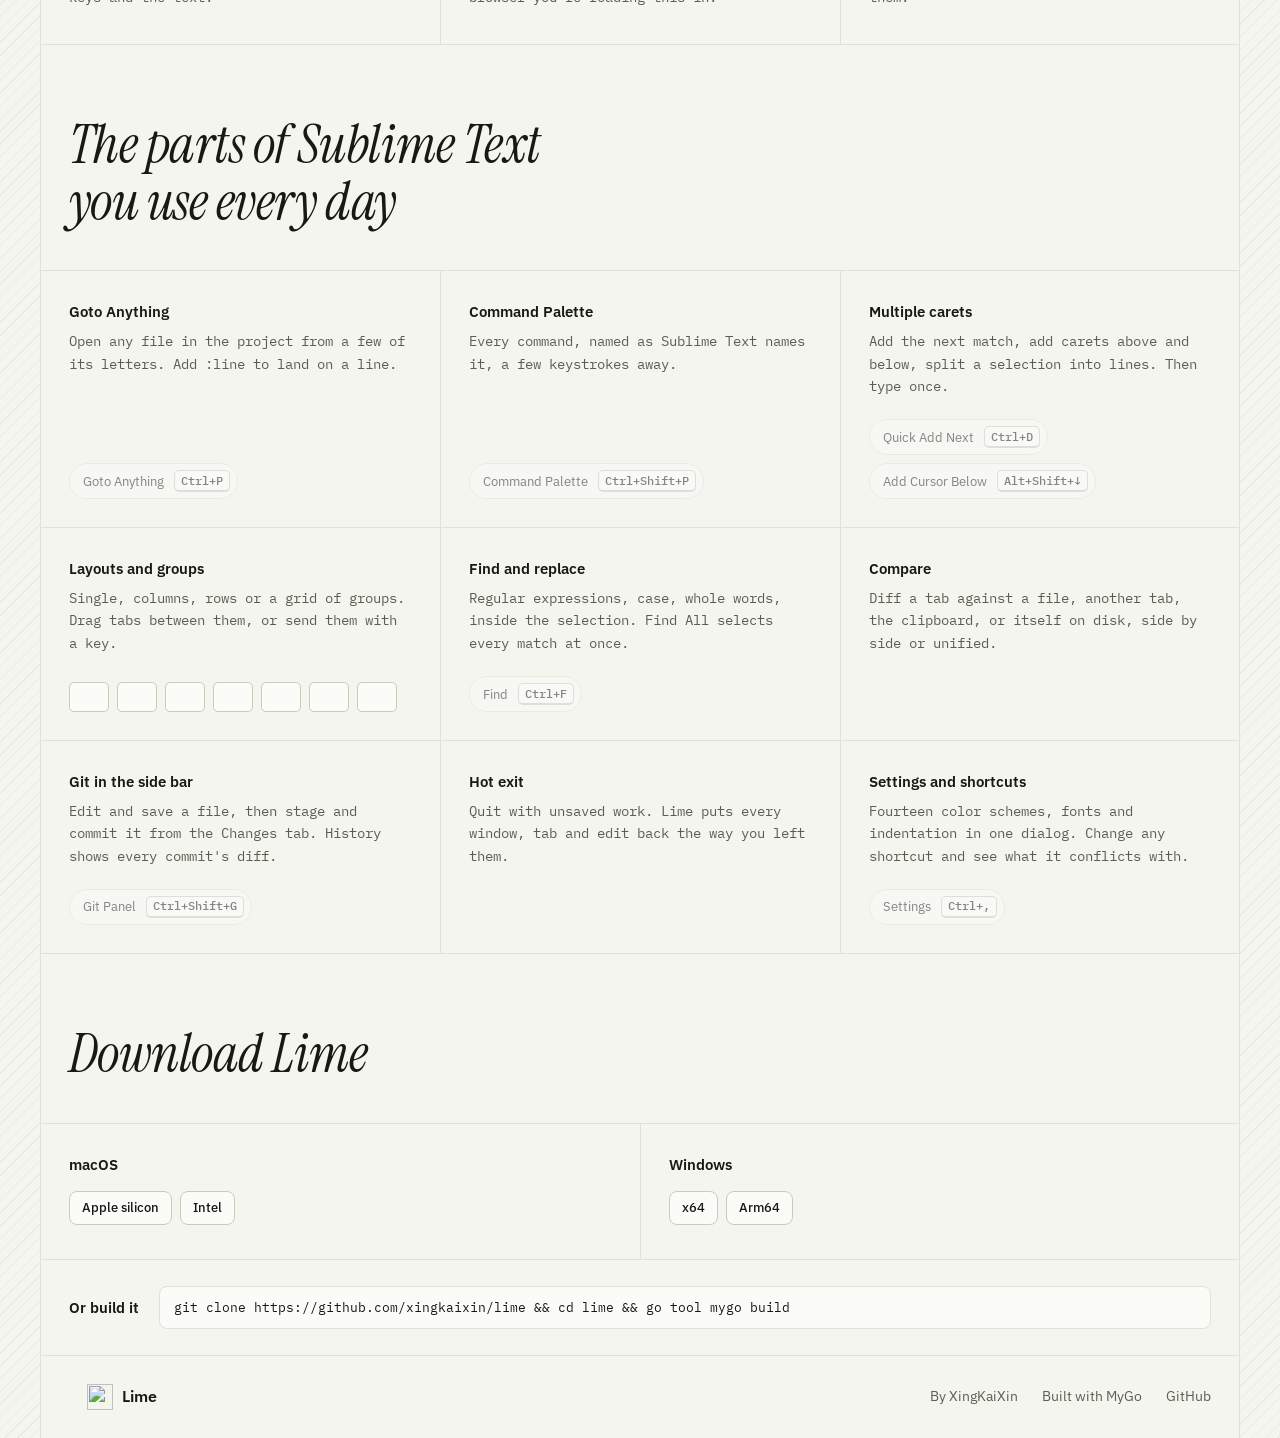
==== commit 3f89969c: "feat(website): add author blog link in footer" ====
--- a/website/index.html
+++ b/website/index.html
@@ -28,6 +28,7 @@
 <link rel="preconnect" href="https://fonts.gstatic.com" crossorigin>
 <link rel="preload" as="style" href="https://fonts.googleapis.com/css2?family=IBM+Plex+Mono:wght@400;500&family=IBM+Plex+Sans:wght@400;500;600&family=Instrument+Serif:ital@0;1&display=swap" onload="this.onload=null;this.rel='stylesheet'">
 <noscript><link rel="stylesheet" href="https://fonts.googleapis.com/css2?family=IBM+Plex+Mono:wght@400;500&family=IBM+Plex+Sans:wght@400;500;600&family=Instrument+Serif:ital@0;1&display=swap"></noscript>
+<script defer src="https://umami.xingkaixin.me/script.js" data-website-id="d700bbc5-0dd6-436e-a7b4-9212518e4339"></script>
 <script>
 window.__limePreload = {
   wasm: fetch("__WASM_URL__"),
@@ -360,6 +361,7 @@
 <footer>
   <div class="col">
     <a class="brand" href="#"><picture><source srcset="__ICON_AVIF_URL__" type="image/avif"><source srcset="__ICON_WEBP_URL__" type="image/webp"><img src="__ICON_URL__" width="26" height="26" decoding="async" alt=""></picture>Lime</a>
+    <a href="https://xingkaixin.me/">By XingKaiXin</a>
     <a href="https://github.com/egoist/mygo">Built with MyGo</a>
     <a href="https://github.com/xingkaixin/lime">GitHub</a>
   </div>
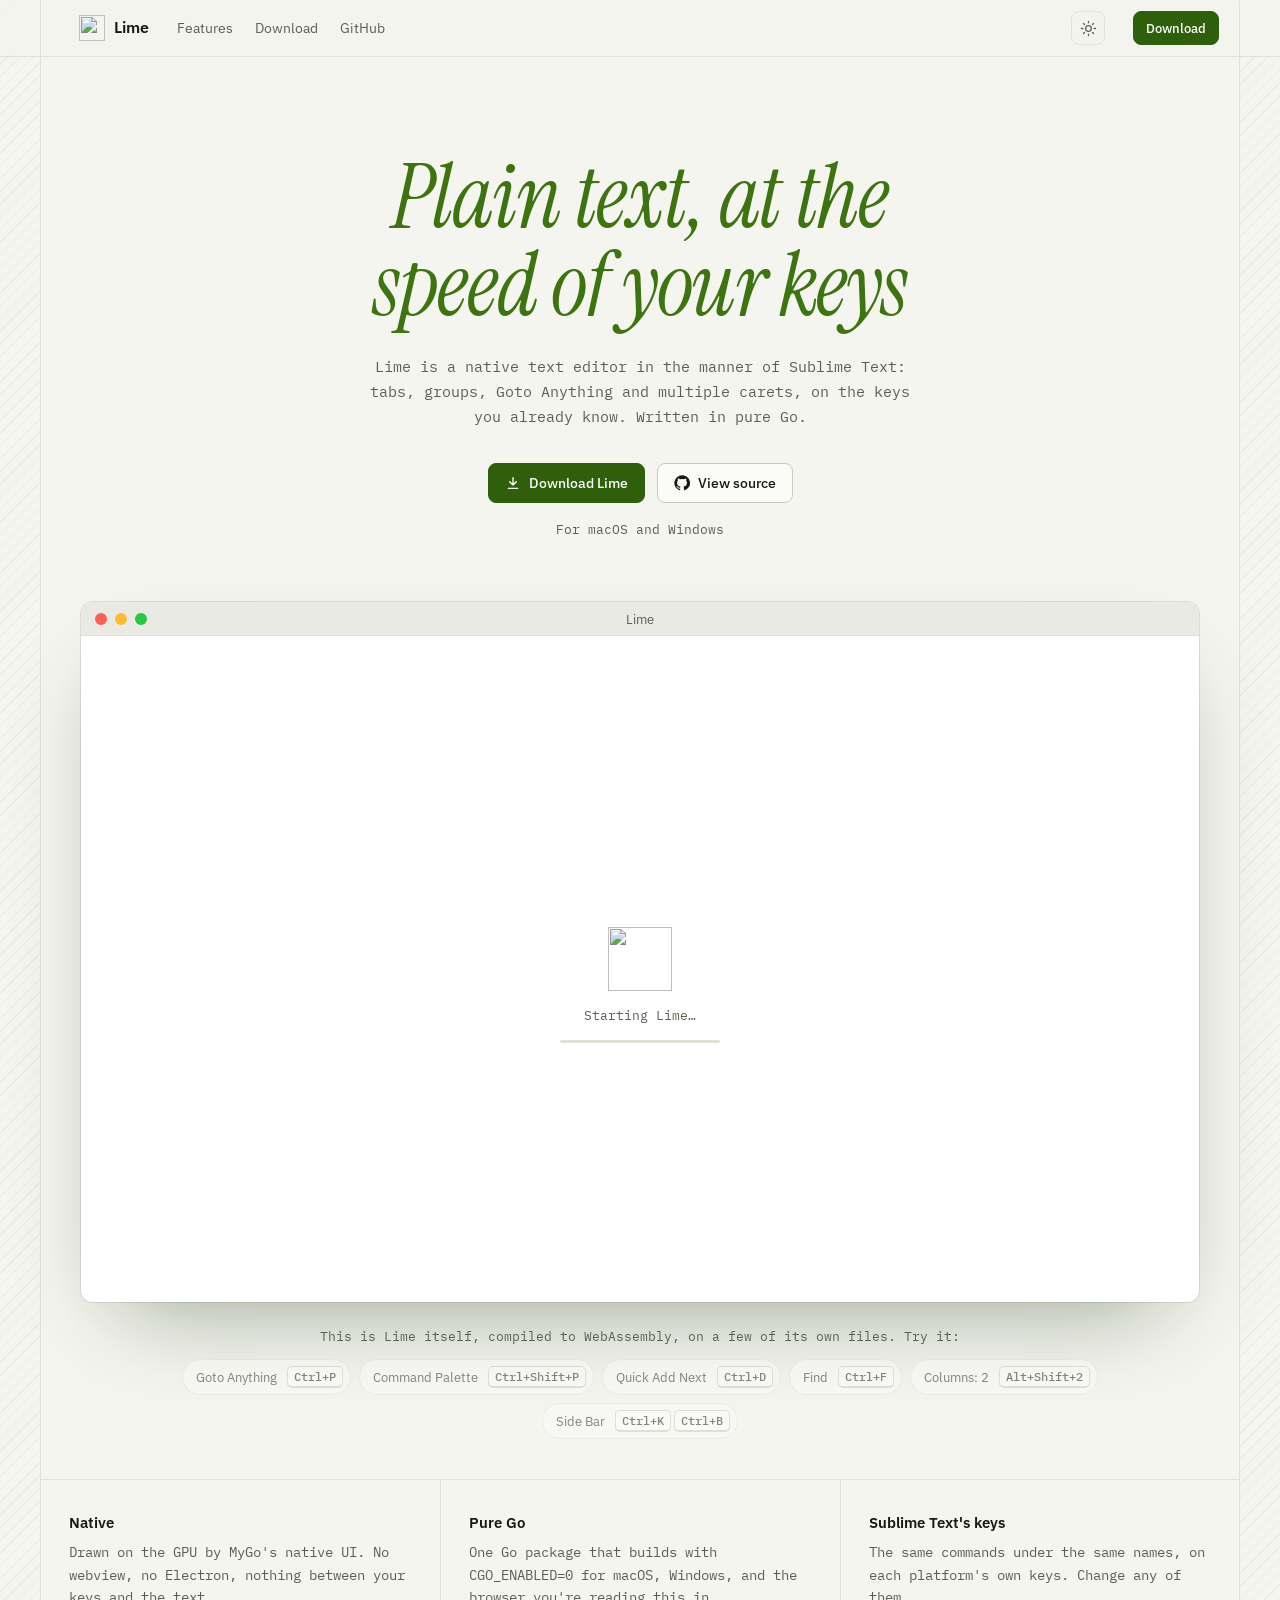
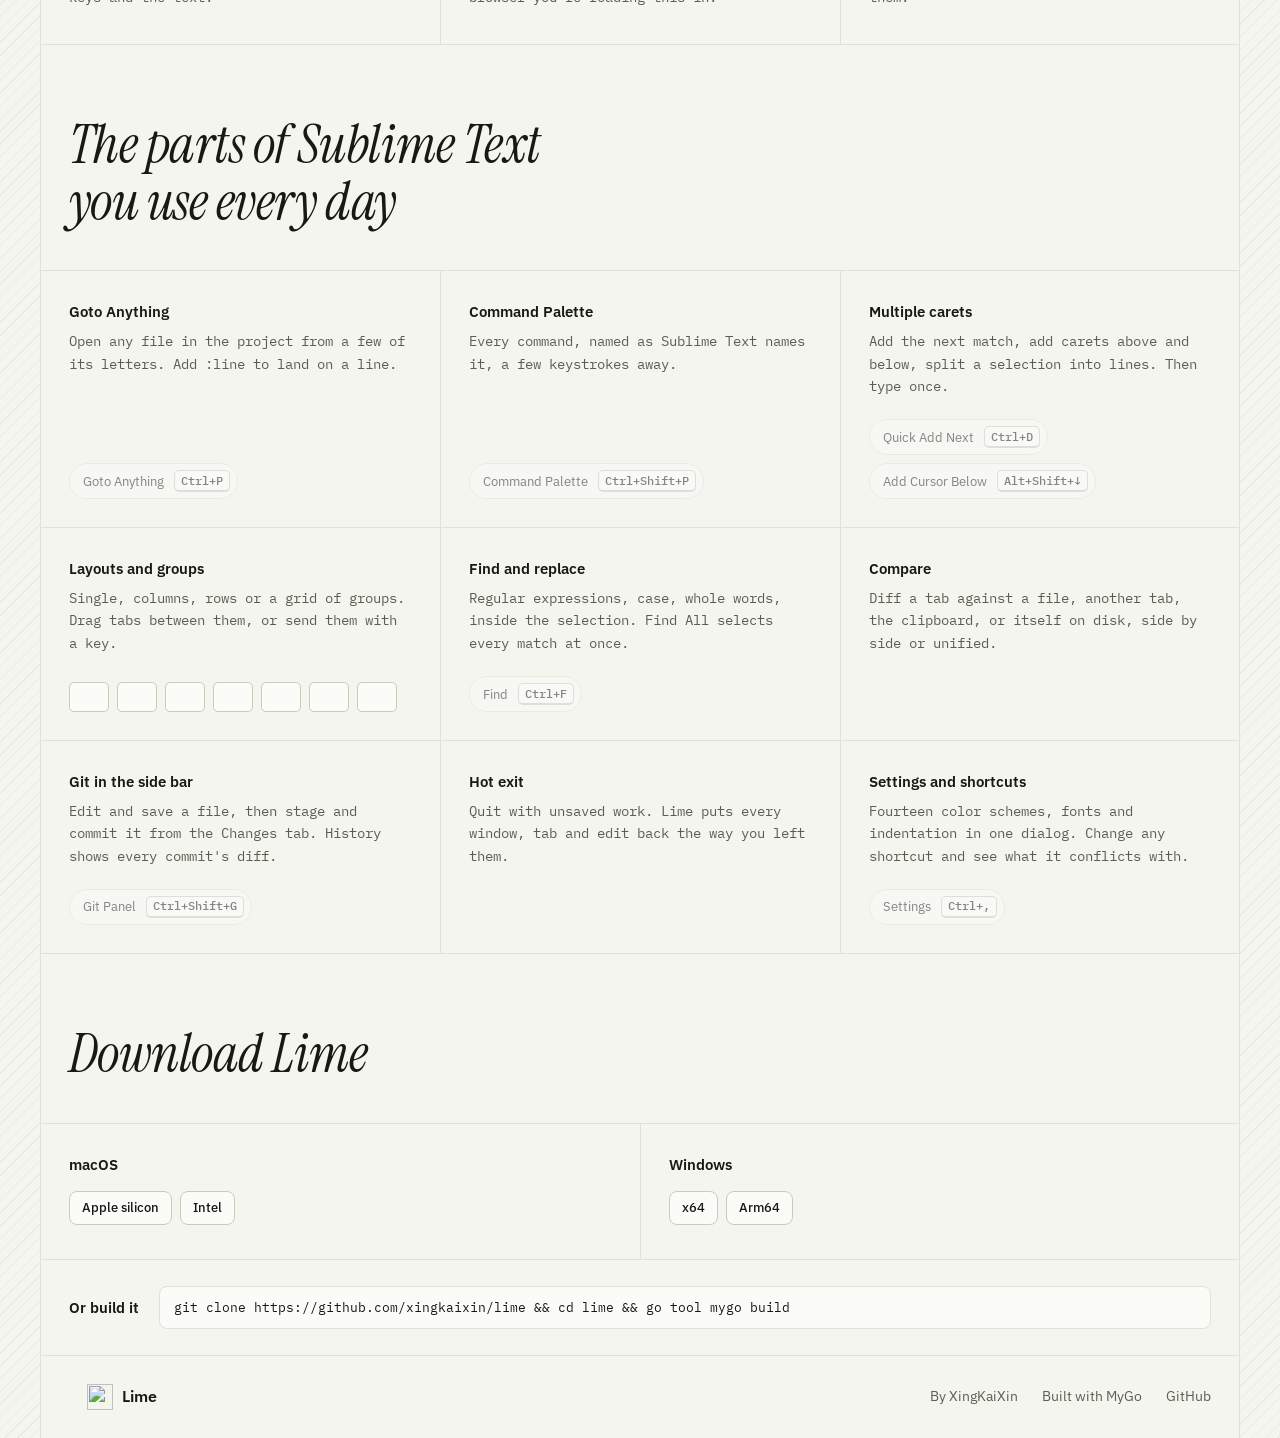
==== commit bf3abd8d: "feat(website): use direct GitHub release download links" ====
--- a/website/index.html
+++ b/website/index.html
@@ -294,7 +294,7 @@
     <h1>Plain text, at the<br>speed of your keys</h1>
     <p class="lede">Lime is a native text editor in the manner of Sublime Text: tabs, groups, Goto Anything and multiple carets, on the keys you already know. Written in pure Go.</p>
     <div class="cta">
-      <a class="btn primary" id="get" href="https://github.com/xingkaixin/lime/releases/latest">
+      <a class="btn primary" id="get" href="#download">
         <svg viewBox="0 0 24 24" fill="none" stroke="currentColor" stroke-width="2" stroke-linecap="round" stroke-linejoin="round"><path d="M12 4v11M7 10l5 5 5-5M5 20h14"/></svg>
         <span>Download Lime</span>
       </a>
@@ -344,11 +344,11 @@
     <div class="platforms">
       <div>
         <h3>macOS</h3>
-        <div class="row"><a class="btn small" data-dl href="https://github.com/xingkaixin/lime/releases/latest">Apple silicon</a><a class="btn small" data-dl href="https://github.com/xingkaixin/lime/releases/latest">Intel</a></div>
+        <div class="row"><a class="btn small" href="https://github.com/xingkaixin/lime/releases/download/v__VERSION__/lime-__VERSION__-arm64.dmg">Apple silicon</a><a class="btn small" href="https://github.com/xingkaixin/lime/releases/download/v__VERSION__/lime-__VERSION__-amd64.dmg">Intel</a></div>
       </div>
       <div>
         <h3>Windows</h3>
-        <div class="row"><a class="btn small" data-dl href="https://github.com/xingkaixin/lime/releases/latest">x64</a><a class="btn small" data-dl href="https://github.com/xingkaixin/lime/releases/latest">Arm64</a></div>
+        <div class="row"><a class="btn small" href="https://github.com/xingkaixin/lime/releases/download/v__VERSION__/lime-setup-__VERSION__-amd64.exe">x64</a><a class="btn small" href="https://github.com/xingkaixin/lime/releases/download/v__VERSION__/lime-setup-__VERSION__-arm64.exe">Arm64</a></div>
       </div>
     </div>
     <div class="source">
@@ -368,11 +368,9 @@
 </footer>
 
 <script>
-  const releases = "https://github.com/xingkaixin/lime/releases/latest"
   const mac = navigator.platform.startsWith("Mac")
   const os = mac ? "macOS" : /Win/.test(navigator.platform) ? "Windows" : ""
   if (os) document.querySelector("#get span").textContent = "Download for " + os
-  for (const a of document.querySelectorAll("[data-dl]")) a.href = releases
 
   const root = document.documentElement
   const dark = matchMedia("(prefers-color-scheme: dark)")
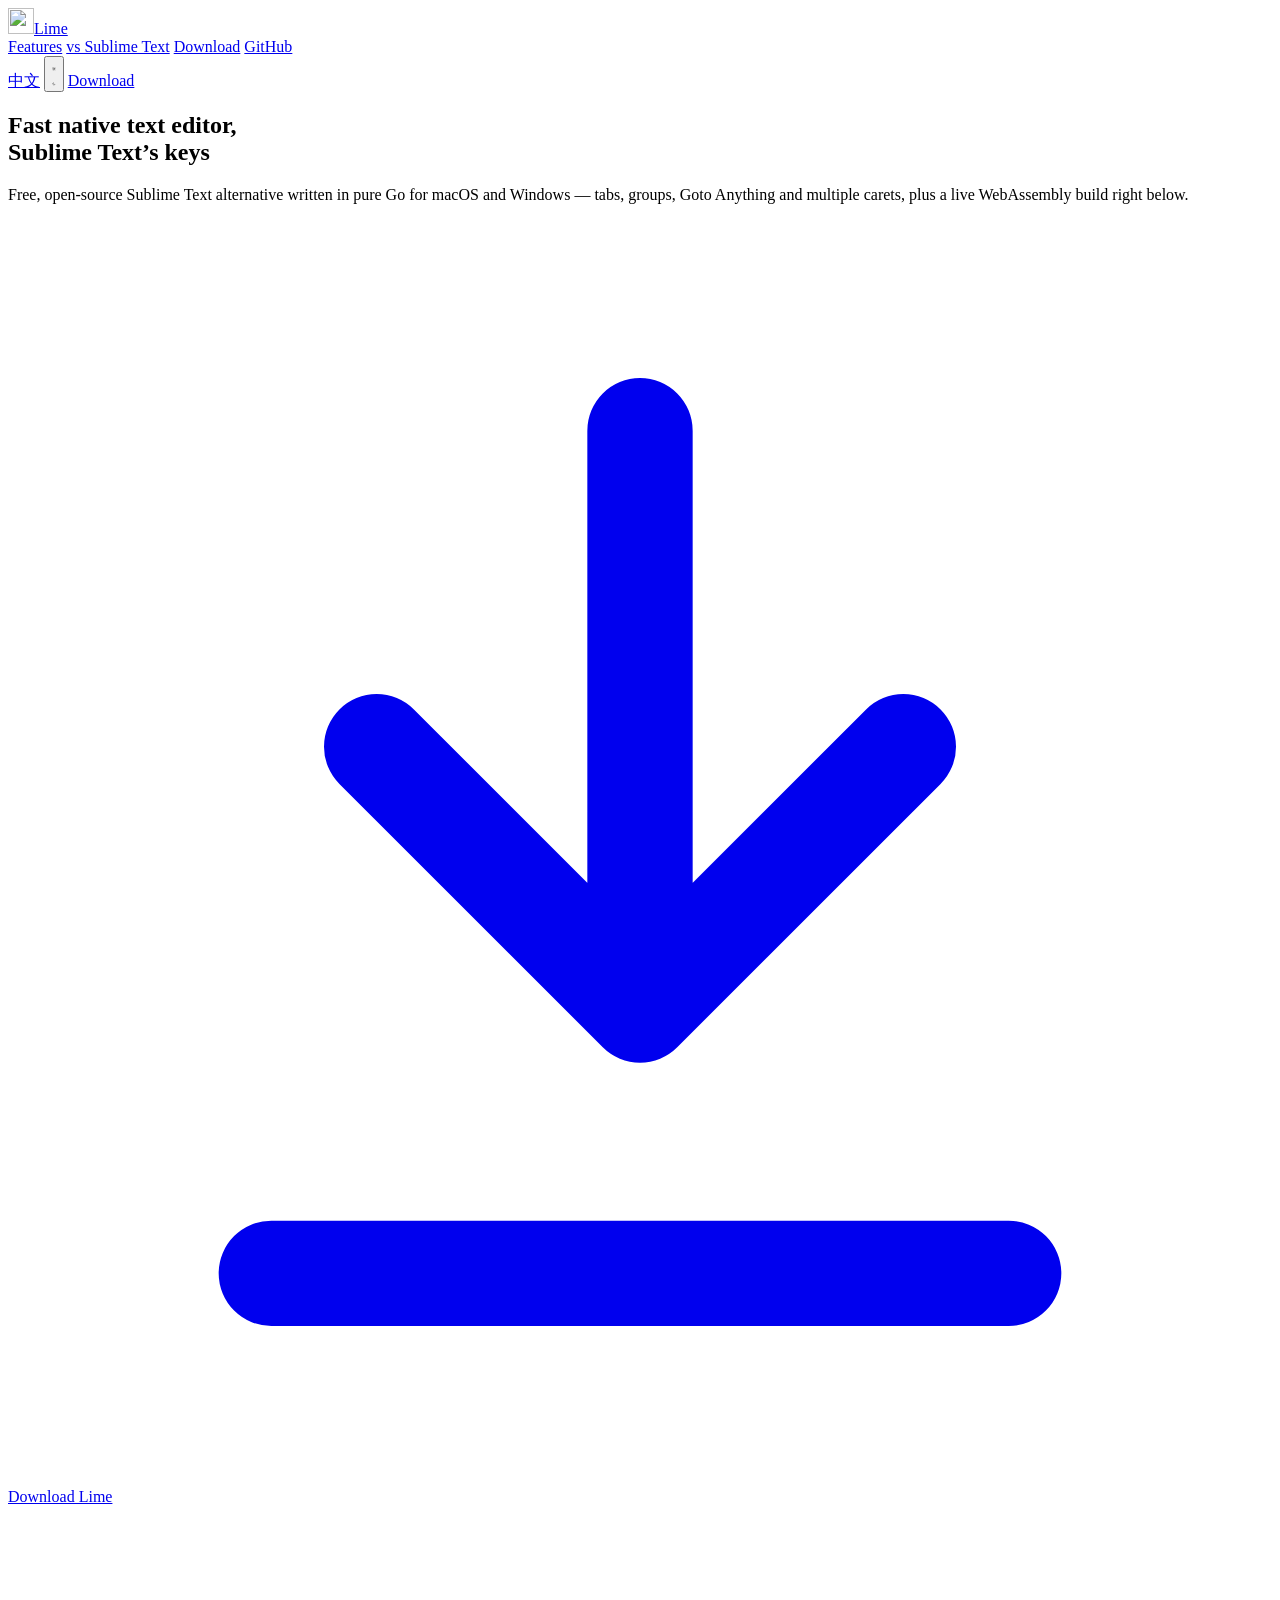
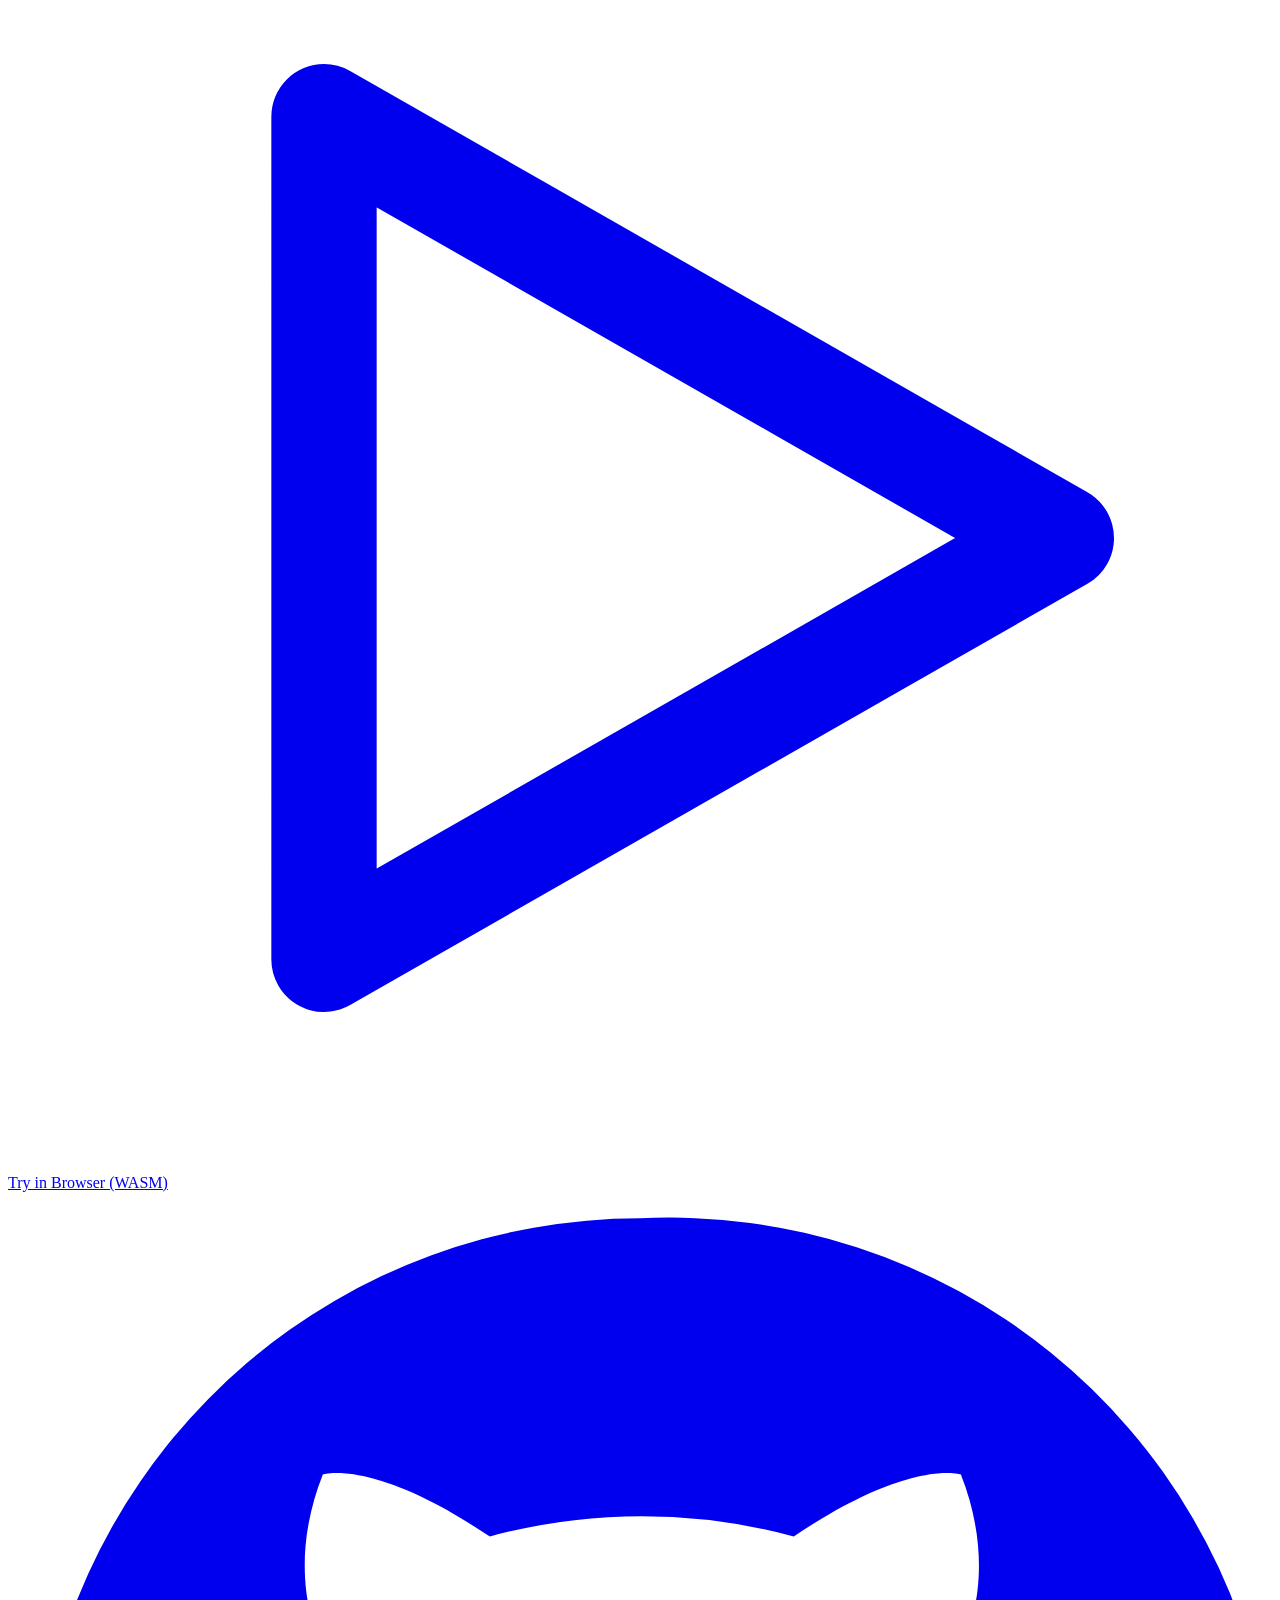
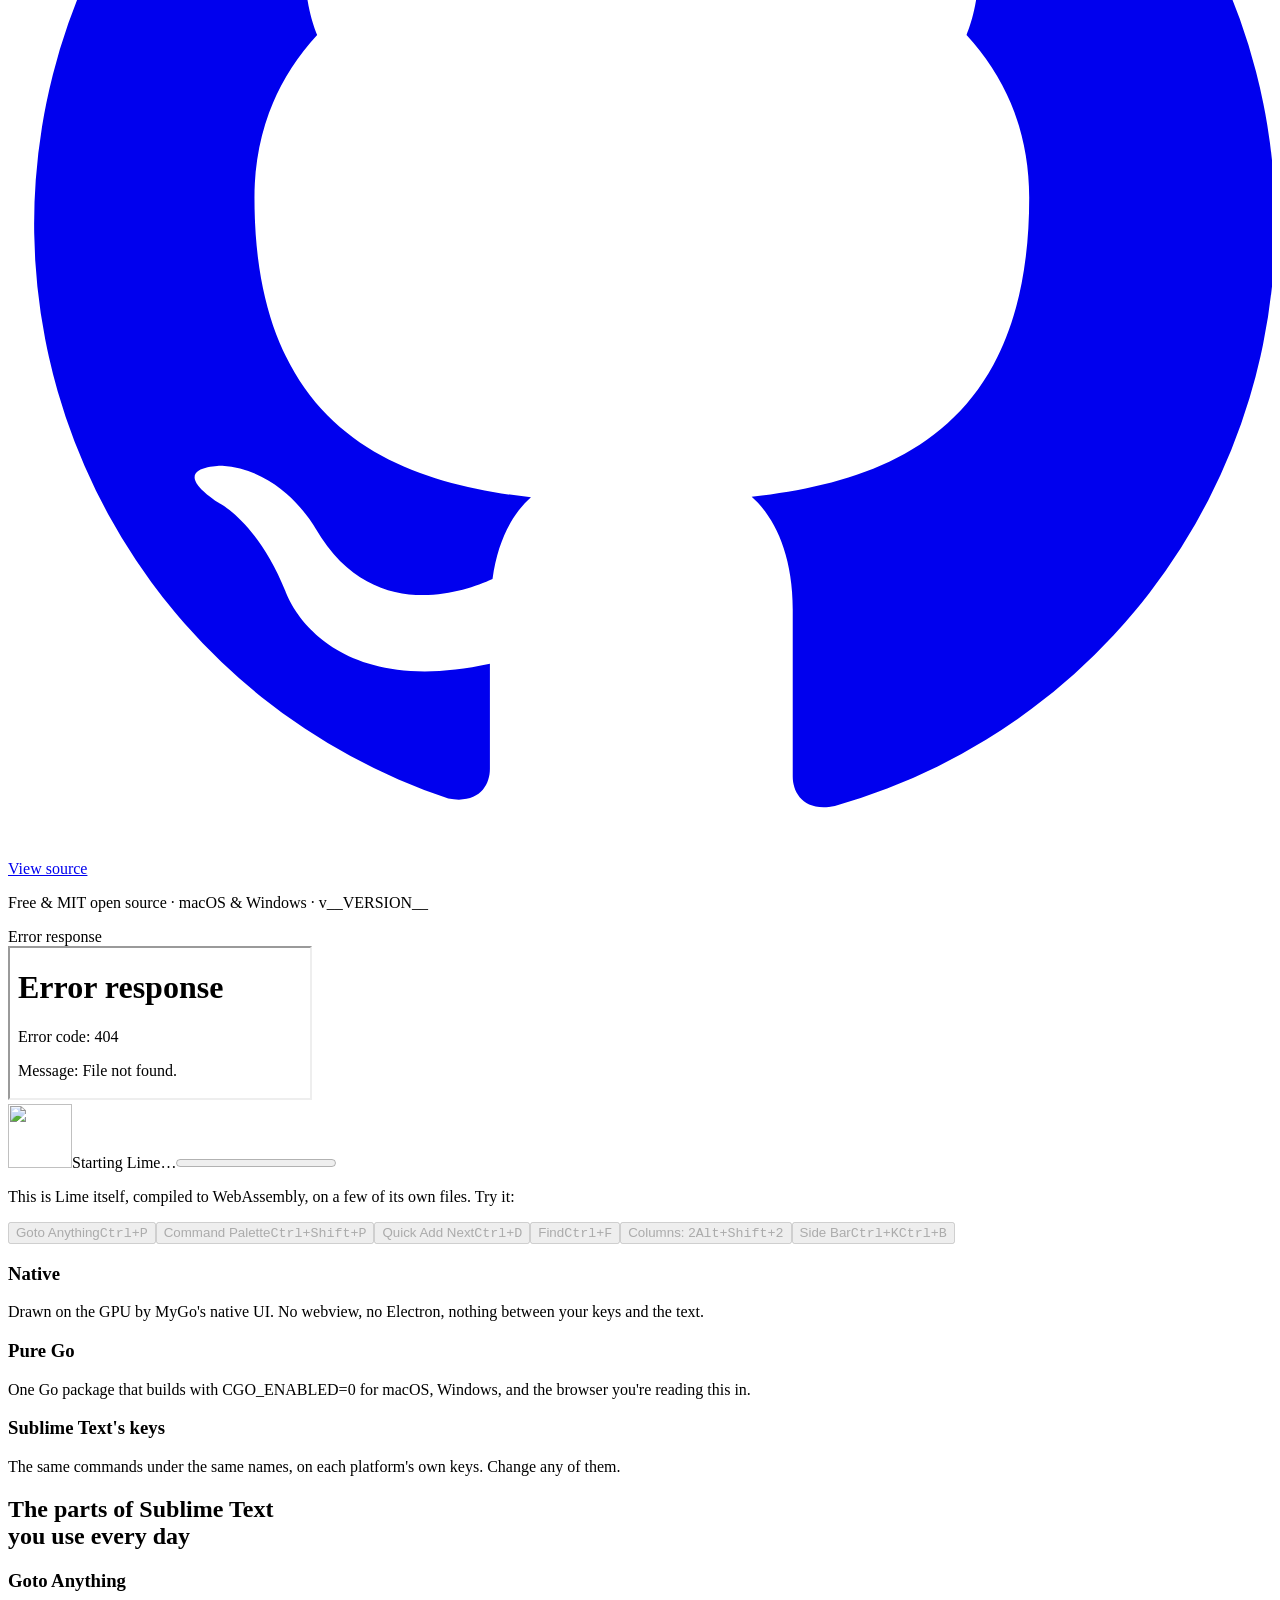
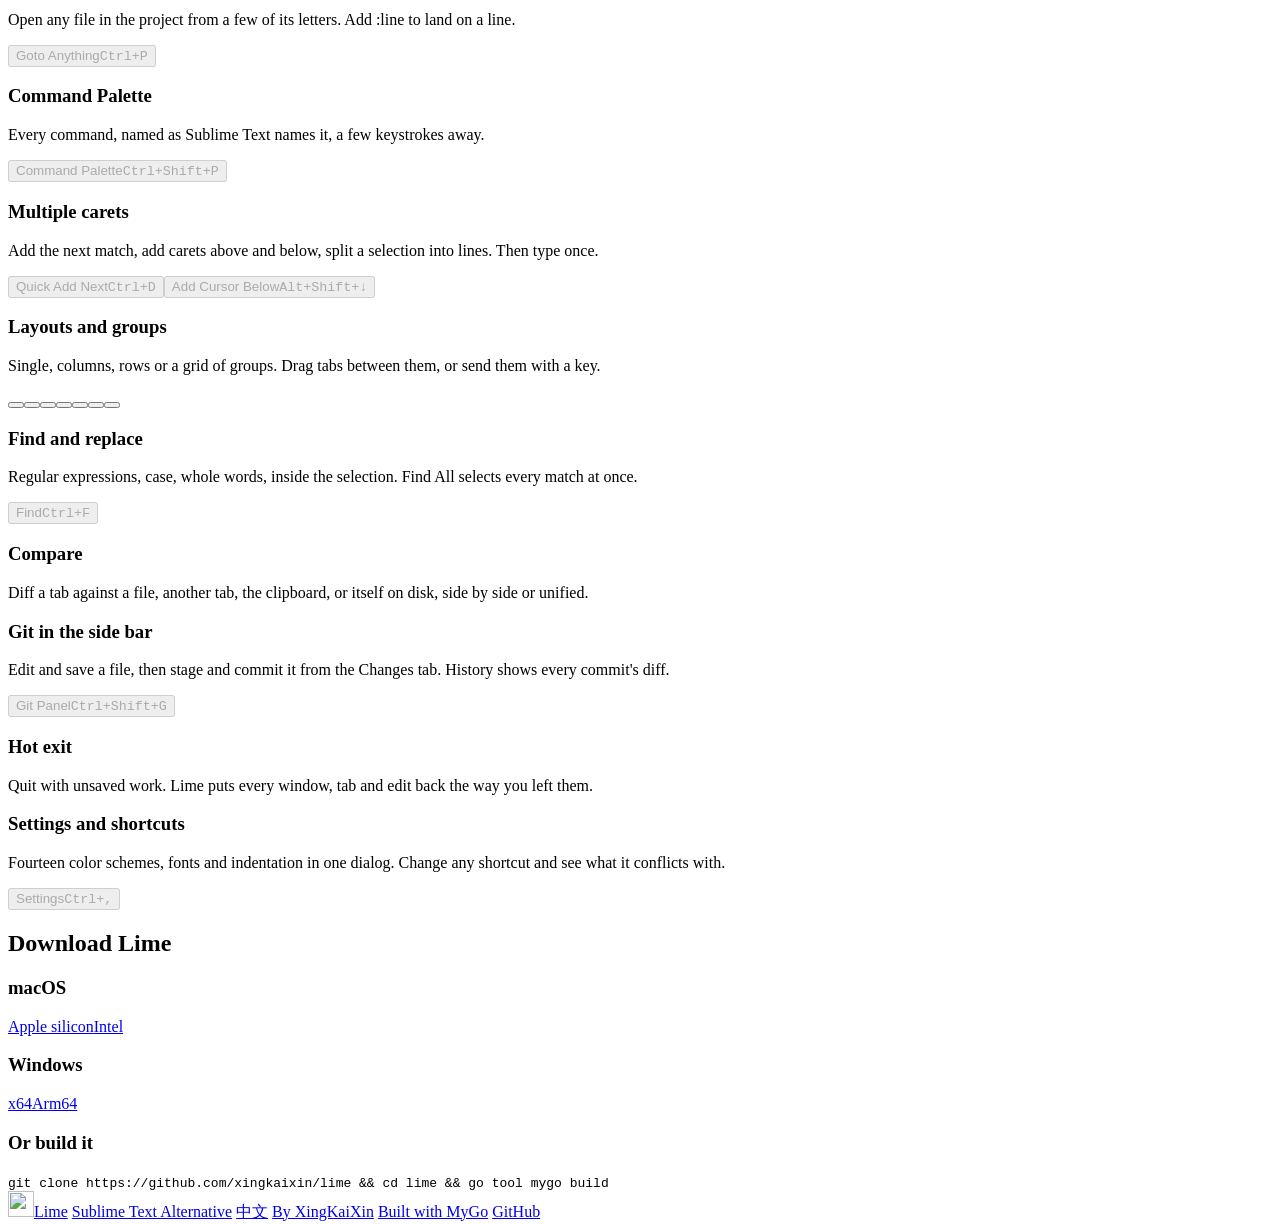
==== commit 414640f1: "feat(website): improve SEO, JSON-LD, WASM CTA, and landing pages" ====
--- a/website/index.html
+++ b/website/index.html
@@ -3,267 +3,71 @@
 <head>
 <meta charset="utf-8">
 <meta name="viewport" content="width=device-width, initial-scale=1">
-<title>Lime — a plain text editor on Sublime Text's keys</title>
-<meta name="description" content="Lime is a native text editor in the manner of Sublime Text: tabs, groups, Goto Anything and multiple carets, written in pure Go.">
+<title>Lime — Free Native Text Editor with Sublime Text Keybindings (macOS &amp; Windows)</title>
+<meta name="description" content="Lime is a free, open-source Sublime Text alternative written in pure Go for macOS and Windows. Native GPU UI, multiple carets, Goto Anything, and an interactive WebAssembly demo in your browser.">
 <link rel="canonical" href="https://lime.xingkaixin.me/">
+<link rel="alternate" hreflang="en" href="https://lime.xingkaixin.me/">
+<link rel="alternate" hreflang="zh-Hans" href="https://lime.xingkaixin.me/zh/">
+<link rel="alternate" hreflang="x-default" href="https://lime.xingkaixin.me/">
 <meta property="og:type" content="website">
 <meta property="og:url" content="https://lime.xingkaixin.me/">
-<meta property="og:title" content="Lime — a plain text editor on Sublime Text's keys">
-<meta property="og:description" content="Lime is a native text editor in the manner of Sublime Text: tabs, groups, Goto Anything and multiple carets, written in pure Go.">
+<meta property="og:title" content="Lime — Free Native Text Editor with Sublime Text Keybindings (macOS &amp; Windows)">
+<meta property="og:description" content="Lime is a free, open-source Sublime Text alternative written in pure Go for macOS and Windows. Native GPU UI, multiple carets, Goto Anything, and an interactive WebAssembly demo in your browser.">
 <!--__OG_IMAGE_START__-->
 <meta property="og:image" content="https://lime.xingkaixin.me/__OG_URL__">
 <meta property="og:image:width" content="__OG_WIDTH__">
 <meta property="og:image:height" content="__OG_HEIGHT__">
 <!--__OG_IMAGE_END__-->
 <meta name="twitter:card" content="summary_large_image">
-<meta name="twitter:title" content="Lime — a plain text editor on Sublime Text's keys">
-<meta name="twitter:description" content="Lime is a native text editor in the manner of Sublime Text: tabs, groups, Goto Anything and multiple carets, written in pure Go.">
+<meta name="twitter:title" content="Lime — Free Native Text Editor with Sublime Text Keybindings (macOS &amp; Windows)">
+<meta name="twitter:description" content="Lime is a free, open-source Sublime Text alternative written in pure Go for macOS and Windows. Native GPU UI, multiple carets, Goto Anything, and an interactive WebAssembly demo in your browser.">
 <!--__TWITTER_IMAGE_START__-->
 <meta name="twitter:image" content="https://lime.xingkaixin.me/__OG_URL__">
 <!--__TWITTER_IMAGE_END__-->
-<link rel="icon" href="__ICON_URL__">
-<link rel="preload" href="__WASM_URL__" as="fetch" crossorigin>
-<link rel="preload" href="__DEMO_URL__" as="fetch" crossorigin>
+<link rel="icon" href="/__ICON_URL__">
+<link rel="preload" href="/__WASM_URL__" as="fetch" crossorigin>
+<link rel="preload" href="/__DEMO_URL__" as="fetch" crossorigin>
 <link rel="preconnect" href="https://fonts.googleapis.com">
 <link rel="preconnect" href="https://fonts.gstatic.com" crossorigin>
 <link rel="preload" as="style" href="https://fonts.googleapis.com/css2?family=IBM+Plex+Mono:wght@400;500&family=IBM+Plex+Sans:wght@400;500;600&family=Instrument+Serif:ital@0;1&display=swap" onload="this.onload=null;this.rel='stylesheet'">
 <noscript><link rel="stylesheet" href="https://fonts.googleapis.com/css2?family=IBM+Plex+Mono:wght@400;500&family=IBM+Plex+Sans:wght@400;500;600&family=Instrument+Serif:ital@0;1&display=swap"></noscript>
 <script defer src="https://umami.xingkaixin.me/script.js" data-website-id="d700bbc5-0dd6-436e-a7b4-9212518e4339"></script>
+<script type="application/ld+json">
+{
+  "@context": "https://schema.org",
+  "@type": "SoftwareApplication",
+  "name": "Lime",
+  "url": "https://lime.xingkaixin.me/",
+  "description": "Free, open-source native text editor with Sublime Text keybindings for macOS and Windows, written in pure Go.",
+  "applicationCategory": "DeveloperApplication",
+  "operatingSystem": "macOS, Windows",
+  "softwareVersion": "__VERSION__",
+  "license": "https://github.com/xingkaixin/lime/blob/main/LICENSE",
+  "downloadUrl": "https://github.com/xingkaixin/lime/releases/latest",
+  "codeRepository": "https://github.com/xingkaixin/lime",
+  "offers": {
+    "@type": "Offer",
+    "price": "0",
+    "priceCurrency": "USD"
+  },
+  "author": {
+    "@type": "Person",
+    "name": "XingKaiXin",
+    "url": "https://xingkaixin.me/"
+  }
+}
+</script>
 <script>
 window.__limePreload = {
-  wasm: fetch("__WASM_URL__"),
-  demo: fetch("__DEMO_URL__").then((r) => {
-    if (!r.ok) throw new Error("__DEMO_URL__: " + r.status)
+  wasm: fetch("/__WASM_URL__"),
+  demo: fetch("/__DEMO_URL__").then((r) => {
+    if (!r.ok) throw new Error("/__DEMO_URL__: " + r.status)
     return r.json()
   }),
 }
 </script>
 <style>
-  :root {
-    --bg: #f4f5ef;
-    --surface: #fbfbf8;
-    --line: #dfe2d6;
-    --line-strong: #c8ccbc;
-    --ink: #171a13;
-    --muted: #596050;
-    --accent: #3d7410;
-    --btn: #2f5f0a;
-    --btn-hover: #3a7210;
-    --btn-ink: #ffffff;
-    --kbd: #ffffff;
-    --hatch: rgba(23, 26, 19, 0.05);
-    --chrome: #e9eae4;
-    --app: #ffffff;
-    --shadow: 0 40px 90px -40px rgba(30, 50, 10, 0.45), 0 0 0 1px rgba(23, 26, 19, 0.1);
-    --serif: "Instrument Serif", ui-serif, Georgia, serif;
-    --sans: "IBM Plex Sans", ui-sans-serif, system-ui, sans-serif;
-    --mono: "IBM Plex Mono", ui-monospace, "SF Mono", Menlo, monospace;
-    color-scheme: light;
-  }
-  @media (prefers-color-scheme: dark) {
-    :root:not([data-theme="light"]) {
-      --bg: #0d0f0b;
-      --surface: #12150f;
-      --line: #23281e;
-      --line-strong: #353c2d;
-      --ink: #e8ebdf;
-      --muted: #9aa28d;
-      --accent: #b3e05a;
-      --btn: #a6d84a;
-      --btn-hover: #bbe868;
-      --btn-ink: #102006;
-      --kbd: #1a1e15;
-      --hatch: rgba(255, 255, 255, 0.035);
-      --chrome: #1c1f19;
-      --app: #0d1117;
-      --shadow: 0 40px 90px -40px rgba(0, 0, 0, 0.9), 0 0 0 1px rgba(255, 255, 255, 0.08);
-      color-scheme: dark;
-    }
-  }
-  :root[data-theme="dark"] {
-    --bg: #0d0f0b;
-    --surface: #12150f;
-    --line: #23281e;
-    --line-strong: #353c2d;
-    --ink: #e8ebdf;
-    --muted: #9aa28d;
-    --accent: #b3e05a;
-    --btn: #a6d84a;
-    --btn-hover: #bbe868;
-    --btn-ink: #102006;
-    --kbd: #1a1e15;
-    --hatch: rgba(255, 255, 255, 0.035);
-    --chrome: #1c1f19;
-    --app: #0d1117;
-    --shadow: 0 40px 90px -40px rgba(0, 0, 0, 0.9), 0 0 0 1px rgba(255, 255, 255, 0.08);
-    color-scheme: dark;
-  }
-
-  * { box-sizing: border-box; }
-  html { scroll-behavior: smooth; scroll-padding-top: 64px; }
-  body {
-    margin: 0;
-    background: var(--bg) repeating-linear-gradient(135deg, var(--hatch) 0 1px, transparent 1px 9px);
-    color: var(--ink);
-    font: 15px/1.6 var(--sans);
-    -webkit-font-smoothing: antialiased;
-  }
-  a { color: inherit; text-decoration: none; }
-  h1, h2, h3, p { margin: 0; }
-  picture { display: contents; }
-  kbd {
-    display: inline-flex; align-items: center; justify-content: center;
-    min-width: 22px; height: 22px; padding: 0 6px;
-    border: 1px solid var(--line-strong); border-bottom-width: 2px; border-radius: 5px;
-    background: var(--kbd); color: var(--ink);
-    font: 500 12px/1 var(--mono);
-  }
-
-  .col {
-    max-width: 1200px; margin: 0 auto;
-    background: var(--bg);
-    border-inline: 1px solid var(--line);
-  }
-  section { border-top: 1px solid var(--line); }
-
-  .nav {
-    position: sticky; top: 0; z-index: 10;
-    border-bottom: 1px solid var(--line);
-    background: color-mix(in srgb, var(--bg) 82%, transparent);
-    backdrop-filter: blur(12px);
-  }
-  .nav .col { display: flex; align-items: center; gap: 28px; height: 56px; padding: 0 20px; background: none; }
-  .brand { display: flex; align-items: center; gap: 9px; font-weight: 600; font-size: 16px; }
-  .brand img { width: 26px; height: 26px; }
-  .links { display: flex; gap: 22px; margin-right: auto; font-size: 14px; color: var(--muted); }
-  .links a:hover { color: var(--ink); }
-  .icon-btn {
-    display: grid; place-items: center; width: 34px; height: 34px;
-    border: 1px solid var(--line); border-radius: 8px; background: none; color: var(--muted); cursor: pointer;
-  }
-  .icon-btn:hover { color: var(--ink); border-color: var(--line-strong); }
-  .icon-btn svg { width: 17px; height: 17px; }
-  .moon { display: none; }
-  :root[data-dark] .sun { display: none; }
-  :root[data-dark] .moon { display: block; }
-
-  .btn {
-    display: inline-flex; align-items: center; gap: 8px; height: 40px; padding: 0 16px;
-    border: 1px solid var(--line-strong); border-radius: 8px;
-    background: var(--surface); color: var(--ink);
-    font: 500 14px/1 var(--sans); white-space: nowrap; cursor: pointer;
-  }
-  .btn:hover { border-color: var(--muted); }
-  .btn svg { width: 16px; height: 16px; flex: none; }
-  .btn.primary { background: var(--btn); border-color: var(--btn); color: var(--btn-ink); }
-  .btn.primary:hover { background: var(--btn-hover); border-color: var(--btn-hover); }
-  .btn.small { height: 34px; padding: 0 12px; font-size: 13px; }
-
-  .hero { border-top: 0; padding: 96px 24px 56px; text-align: center; }
-  h1 {
-    font: italic 400 clamp(46px, 7.4vw, 88px)/1 var(--serif);
-    letter-spacing: -0.015em; color: var(--accent);
-  }
-  .lede { max-width: 560px; margin: 26px auto 0; color: var(--muted); font: 15px/1.65 var(--mono); }
-  .cta { display: flex; justify-content: center; flex-wrap: wrap; gap: 12px; margin-top: 34px; }
-  .avail { margin-top: 18px; font: 13px var(--mono); color: var(--muted); }
-
-  .demo { border-top: 0; padding: 8px 40px 40px; }
-  .window { border-radius: 12px; overflow: hidden; background: var(--app); box-shadow: var(--shadow); }
-  .titlebar {
-    position: relative; display: flex; align-items: center; height: 34px;
-    background: var(--chrome); border-bottom: 1px solid var(--line);
-  }
-  .lights { display: flex; gap: 8px; padding-left: 14px; }
-  .lights i { width: 12px; height: 12px; border-radius: 50%; background: #ff5f57; }
-  .lights i:nth-child(2) { background: #febc2e; }
-  .lights i:nth-child(3) { background: #28c840; }
-  .titlebar .title {
-    position: absolute; inset: 0 90px; display: grid; place-items: center;
-    font: 12.5px var(--sans); color: var(--muted);
-    overflow: hidden; white-space: nowrap; text-overflow: ellipsis;
-  }
-  .screen { position: relative; height: clamp(520px, 74vh, 700px); overflow: hidden; }
-  .screen iframe { position: absolute; inset: 0; width: 100%; height: 100%; border: 0; transform-origin: 0 0; }
-  .boot {
-    position: absolute; inset: 0; display: grid; place-content: center; justify-items: center; gap: 16px;
-    background: var(--app); color: var(--muted); font: 13px var(--mono);
-    transition: opacity 0.4s;
-  }
-  .boot img { width: 64px; height: 64px; animation: breathe 1.6s ease-in-out infinite; }
-  .boot.done { opacity: 0; pointer-events: none; }
-  .boot progress { width: 160px; height: 3px; appearance: none; border: 0; border-radius: 2px; background: var(--line); overflow: hidden; }
-  .boot progress::-webkit-progress-bar { background: var(--line); }
-  .boot progress::-webkit-progress-value { background: var(--accent); transition: width 0.2s; }
-  .boot progress::-moz-progress-bar { background: var(--accent); }
-  @keyframes breathe { 50% { transform: scale(0.92); opacity: 0.7; } }
-  @media (prefers-reduced-motion: reduce) { .boot img { animation: none; } }
-
-  .try { display: flex; flex-wrap: wrap; justify-content: center; align-items: center; gap: 8px; margin-top: 26px; }
-  .try p { width: 100%; margin-bottom: 6px; text-align: center; font: 13px var(--mono); color: var(--muted); }
-  .key-btn {
-    display: inline-flex; align-items: center; gap: 10px; height: 36px; padding: 0 7px 0 13px;
-    border: 1px solid var(--line); border-radius: 999px; background: var(--surface); color: var(--ink);
-    font: 13px var(--sans); cursor: pointer;
-  }
-  .key-btn:hover { border-color: var(--line-strong); }
-  .key-btn:disabled { opacity: 0.5; cursor: default; }
-  .key-btn span { display: inline-flex; gap: 3px; }
-
-  .pillars { display: grid; grid-template-columns: repeat(3, 1fr); }
-  .pillars div { padding: 32px 28px 36px; }
-  .pillars div + div { border-left: 1px solid var(--line); }
-  h3 { font: 600 15px/1.4 var(--sans); }
-  .pillars p, .card p { margin-top: 8px; color: var(--muted); font: 13.5px/1.65 var(--mono); }
-
-  .head { padding: 72px 28px 40px; }
-  h2 { font: italic 400 clamp(36px, 4.6vw, 54px)/1.05 var(--serif); letter-spacing: -0.01em; }
-  .grid { display: grid; grid-template-columns: repeat(3, 1fr); border-top: 1px solid var(--line); }
-  .card { display: flex; flex-direction: column; padding: 30px 28px 28px; border-bottom: 1px solid var(--line); }
-  .card:not(:nth-child(3n + 1)) { border-left: 1px solid var(--line); }
-  .grid .card:nth-last-child(-n + 3) { border-bottom: 0; }
-  .card .keys { display: flex; flex-wrap: wrap; gap: 8px; margin-top: auto; padding-top: 22px; }
-  .layouts { display: flex; flex-wrap: wrap; gap: 8px; margin-top: auto; padding-top: 22px; }
-  .layout {
-    display: grid; gap: 2px; width: 40px; height: 30px; padding: 3px;
-    border: 1px solid var(--line-strong); border-radius: 5px; background: var(--surface); cursor: pointer;
-  }
-  .layout i { border-radius: 1.5px; background: var(--line-strong); }
-  .layout:hover { border-color: var(--accent); }
-  .layout:hover i { background: var(--accent); }
-
-  .platforms { display: grid; grid-template-columns: repeat(2, 1fr); border-top: 1px solid var(--line); }
-  .platforms > div { padding: 30px 28px 34px; }
-  .platforms > div + div { border-left: 1px solid var(--line); }
-  .platforms .row { display: flex; flex-wrap: wrap; gap: 8px; margin-top: 16px; }
-  .source { display: flex; flex-wrap: wrap; align-items: center; gap: 12px 20px; padding: 26px 28px; border-top: 1px solid var(--line); }
-  .source code {
-    flex: 1 1 380px; min-width: 0; overflow-x: auto; padding: 12px 14px;
-    border: 1px solid var(--line); border-radius: 8px; background: var(--surface);
-    font: 13px var(--mono); white-space: nowrap;
-  }
-
-  footer .col { display: flex; flex-wrap: wrap; align-items: center; gap: 12px 24px; padding: 28px; border-top: 1px solid var(--line); font-size: 13.5px; color: var(--muted); }
-  footer .brand { color: var(--ink); margin-right: auto; }
-  footer a:hover { color: var(--ink); }
-
-  @media (max-width: 900px) {
-    .demo { padding: 0 16px 32px; }
-    .pillars, .grid, .platforms { grid-template-columns: 1fr; }
-    .pillars div + div, .platforms > div + div { border-left: 0; border-top: 1px solid var(--line); }
-    .card:not(:nth-child(3n + 1)) { border-left: 0; }
-    .grid .card:nth-last-child(-n + 3) { border-bottom: 1px solid var(--line); }
-    .grid .card:last-child { border-bottom: 0; }
-  }
-  @media (max-width: 640px) {
-    .links { display: none; }
-    .nav .col { justify-content: space-between; gap: 12px; padding: 0 16px; }
-    .brand { margin-right: auto; }
-    .hero { padding: 64px 16px 40px; }
-    .head { padding: 56px 16px 32px; }
-    .pillars div, .card, .platforms > div, .source { padding-inline: 16px; }
-    .titlebar .title { inset: 0 70px; }
-  }
+/*__SHARED_CSS__*/
 </style>
 <script>
   try {
@@ -275,12 +79,14 @@
 <body>
 <header class="nav">
   <div class="col">
-    <a class="brand" href="#"><picture><source srcset="__ICON_AVIF_URL__" type="image/avif"><source srcset="__ICON_WEBP_URL__" type="image/webp"><img src="__ICON_URL__" width="26" height="26" decoding="async" alt=""></picture>Lime</a>
+    <a class="brand" href="/"><picture><source srcset="/__ICON_AVIF_URL__" type="image/avif"><source srcset="/__ICON_WEBP_URL__" type="image/webp"><img src="/__ICON_URL__" width="26" height="26" decoding="async" alt=""></picture>Lime</a>
     <nav class="links">
       <a href="#features">Features</a>
+      <a href="/sublime-text-alternative/">vs Sublime Text</a>
       <a href="#download">Download</a>
       <a href="https://github.com/xingkaixin/lime">GitHub</a>
     </nav>
+    <a class="lang-link" href="/zh/" lang="zh-Hans" hreflang="zh-Hans">中文</a>
     <button class="icon-btn" id="theme" type="button" aria-label="Switch between light and dark">
       <svg class="sun" viewBox="0 0 24 24" fill="none" stroke="currentColor" stroke-width="1.8" stroke-linecap="round"><circle cx="12" cy="12" r="4"/><path d="M12 2v2M12 20v2M4.9 4.9l1.4 1.4M17.7 17.7l1.4 1.4M2 12h2M20 12h2M4.9 19.1l1.4-1.4M17.7 6.3l1.4-1.4"/></svg>
       <svg class="moon" viewBox="0 0 24 24" fill="none" stroke="currentColor" stroke-width="1.8" stroke-linejoin="round"><path d="M20 14.5A8 8 0 0 1 9.5 4a8 8 0 1 0 10.5 10.5Z"/></svg>
@@ -291,27 +97,31 @@
 
 <main class="col">
   <section class="hero">
-    <h1>Plain text, at the<br>speed of your keys</h1>
-    <p class="lede">Lime is a native text editor in the manner of Sublime Text: tabs, groups, Goto Anything and multiple carets, on the keys you already know. Written in pure Go.</p>
+    <h1>Fast native text editor,<br>Sublime Text’s keys</h1>
+    <p class="lede">Free, open-source Sublime Text alternative written in pure Go for macOS and Windows — tabs, groups, Goto Anything and multiple carets, plus a live WebAssembly build right below.</p>
     <div class="cta">
       <a class="btn primary" id="get" href="#download">
         <svg viewBox="0 0 24 24" fill="none" stroke="currentColor" stroke-width="2" stroke-linecap="round" stroke-linejoin="round"><path d="M12 4v11M7 10l5 5 5-5M5 20h14"/></svg>
         <span>Download Lime</span>
       </a>
+      <a class="btn wasm" id="try-wasm" href="#demo" data-umami-event="launch-wasm">
+        <svg viewBox="0 0 24 24" fill="none" stroke="currentColor" stroke-width="2" stroke-linecap="round" stroke-linejoin="round"><polygon points="6 4 20 12 6 20 6 4"/></svg>
+        <span>Try in Browser (WASM)</span>
+      </a>
       <a class="btn" href="https://github.com/xingkaixin/lime">
         <svg viewBox="0 0 24 24" fill="currentColor"><path d="M12 .5a11.5 11.5 0 0 0-3.64 22.41c.58.11.79-.25.79-.56v-2c-3.2.7-3.88-1.37-3.88-1.37-.53-1.33-1.28-1.69-1.28-1.69-1.05-.71.08-.7.08-.7 1.16.08 1.77 1.19 1.77 1.19 1.03 1.77 2.7 1.26 3.36.96.1-.75.4-1.26.73-1.55-2.56-.29-5.25-1.28-5.25-5.69 0-1.26.45-2.29 1.19-3.09-.12-.29-.52-1.46.11-3.05 0 0 .97-.31 3.17 1.18a11 11 0 0 1 5.77 0c2.2-1.49 3.17-1.18 3.17-1.18.63 1.59.23 2.76.11 3.05.74.8 1.19 1.83 1.19 3.09 0 4.42-2.7 5.39-5.27 5.68.41.36.78 1.06.78 2.14v3.17c0 .31.21.68.8.56A11.5 11.5 0 0 0 12 .5Z"/></svg>
         <span>View source</span>
       </a>
     </div>
-    <p class="avail">For macOS and Windows</p>
+    <p class="avail">Free &amp; MIT open source · macOS &amp; Windows · v__VERSION__</p>
   </section>
 
   <section class="demo" id="demo">
     <div class="window">
       <div class="titlebar"><span class="lights"><i></i><i></i><i></i></span><span class="title" id="title">Lime</span></div>
       <div class="screen" id="screen">
-        <iframe id="app" src="app.html" title="Lime, running in this page"></iframe>
-        <div class="boot" id="boot"><picture><source srcset="__ICON_AVIF_URL__" type="image/avif"><source srcset="__ICON_WEBP_URL__" type="image/webp"><img src="__ICON_URL__" width="64" height="64" decoding="async" alt=""></picture><span id="boot-text">Starting Lime…</span><progress id="boot-bar" max="1" value="0"></progress></div>
+        <iframe id="app" src="/app.html" title="Lime, running in this page"></iframe>
+        <div class="boot" id="boot"><picture><source srcset="/__ICON_AVIF_URL__" type="image/avif"><source srcset="/__ICON_WEBP_URL__" type="image/webp"><img src="/__ICON_URL__" width="64" height="64" decoding="async" alt=""></picture><span id="boot-text">Starting Lime…</span><progress id="boot-bar" max="1" value="0"></progress></div>
       </div>
     </div>
     <div class="try" id="try">
@@ -344,11 +154,11 @@
     <div class="platforms">
       <div>
         <h3>macOS</h3>
-        <div class="row"><a class="btn small" href="https://github.com/xingkaixin/lime/releases/download/v__VERSION__/lime-__VERSION__-arm64.dmg">Apple silicon</a><a class="btn small" href="https://github.com/xingkaixin/lime/releases/download/v__VERSION__/lime-__VERSION__-amd64.dmg">Intel</a></div>
+        <div class="row"><a class="btn small" href="https://github.com/xingkaixin/lime/releases/download/v__VERSION__/lime-__VERSION__-arm64.dmg" data-umami-event="download-macos" data-umami-event-arch="arm64">Apple silicon</a><a class="btn small" href="https://github.com/xingkaixin/lime/releases/download/v__VERSION__/lime-__VERSION__-amd64.dmg" data-umami-event="download-macos" data-umami-event-arch="amd64">Intel</a></div>
       </div>
       <div>
         <h3>Windows</h3>
-        <div class="row"><a class="btn small" href="https://github.com/xingkaixin/lime/releases/download/v__VERSION__/lime-setup-__VERSION__-amd64.exe">x64</a><a class="btn small" href="https://github.com/xingkaixin/lime/releases/download/v__VERSION__/lime-setup-__VERSION__-arm64.exe">Arm64</a></div>
+        <div class="row"><a class="btn small" href="https://github.com/xingkaixin/lime/releases/download/v__VERSION__/lime-setup-__VERSION__-amd64.exe" data-umami-event="download-windows" data-umami-event-arch="amd64">x64</a><a class="btn small" href="https://github.com/xingkaixin/lime/releases/download/v__VERSION__/lime-setup-__VERSION__-arm64.exe" data-umami-event="download-windows" data-umami-event-arch="arm64">Arm64</a></div>
       </div>
     </div>
     <div class="source">
@@ -360,7 +170,9 @@
 
 <footer>
   <div class="col">
-    <a class="brand" href="#"><picture><source srcset="__ICON_AVIF_URL__" type="image/avif"><source srcset="__ICON_WEBP_URL__" type="image/webp"><img src="__ICON_URL__" width="26" height="26" decoding="async" alt=""></picture>Lime</a>
+    <a class="brand" href="/"><picture><source srcset="/__ICON_AVIF_URL__" type="image/avif"><source srcset="/__ICON_WEBP_URL__" type="image/webp"><img src="/__ICON_URL__" width="26" height="26" decoding="async" alt=""></picture>Lime</a>
+    <a href="/sublime-text-alternative/">Sublime Text Alternative</a>
+    <a href="/zh/" lang="zh-Hans" hreflang="zh-Hans">中文</a>
     <a href="https://xingkaixin.me/">By XingKaiXin</a>
     <a href="https://github.com/egoist/mygo">Built with MyGo</a>
     <a href="https://github.com/xingkaixin/lime">GitHub</a>
@@ -401,8 +213,31 @@
   const frame = document.getElementById("app")
   const demo = document.getElementById("demo")
   let running = false
+  let trackedWasm = false
+  const trackWasm = (source) => {
+    if (trackedWasm) return
+    trackedWasm = true
+    if (typeof window.umami?.track === "function") window.umami.track("launch-wasm", { source })
+  }
+  const focusDemo = () => {
+    demo.scrollIntoView({ block: "center" })
+    setTimeout(() => {
+      try {
+        const input = frame.contentDocument?.querySelector("textarea")
+        if (input) input.focus()
+        else frame.focus()
+      } catch {}
+    }, 350)
+  }
+  document.getElementById("try-wasm").addEventListener("click", (e) => {
+    e.preventDefault()
+    trackedWasm = true
+    focusDemo()
+  })
+
   const press = (keys) => {
     if (!running) return
+    trackWasm("shortcut")
     const r = demo.getBoundingClientRect()
     const visible = r.top >= -40 && r.bottom <= innerHeight + 120
     if (!visible) demo.scrollIntoView({ block: "center" })
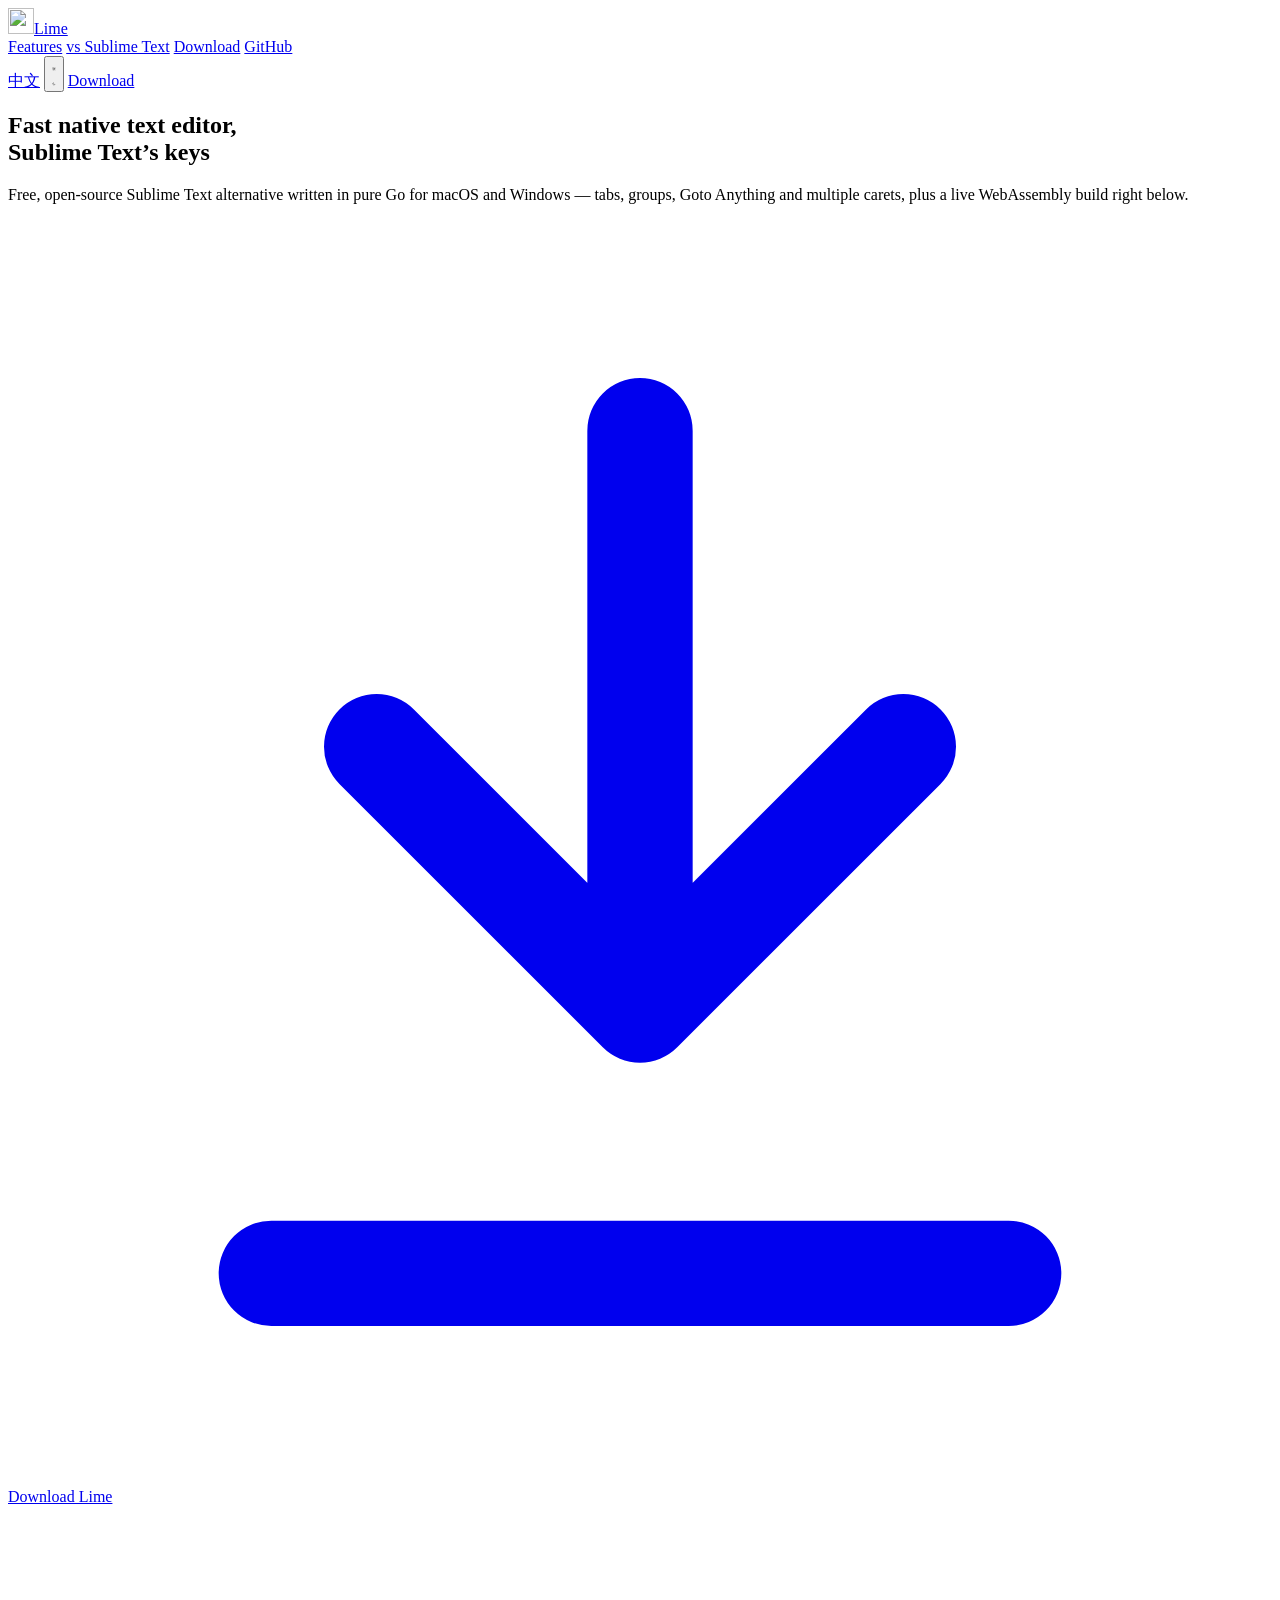
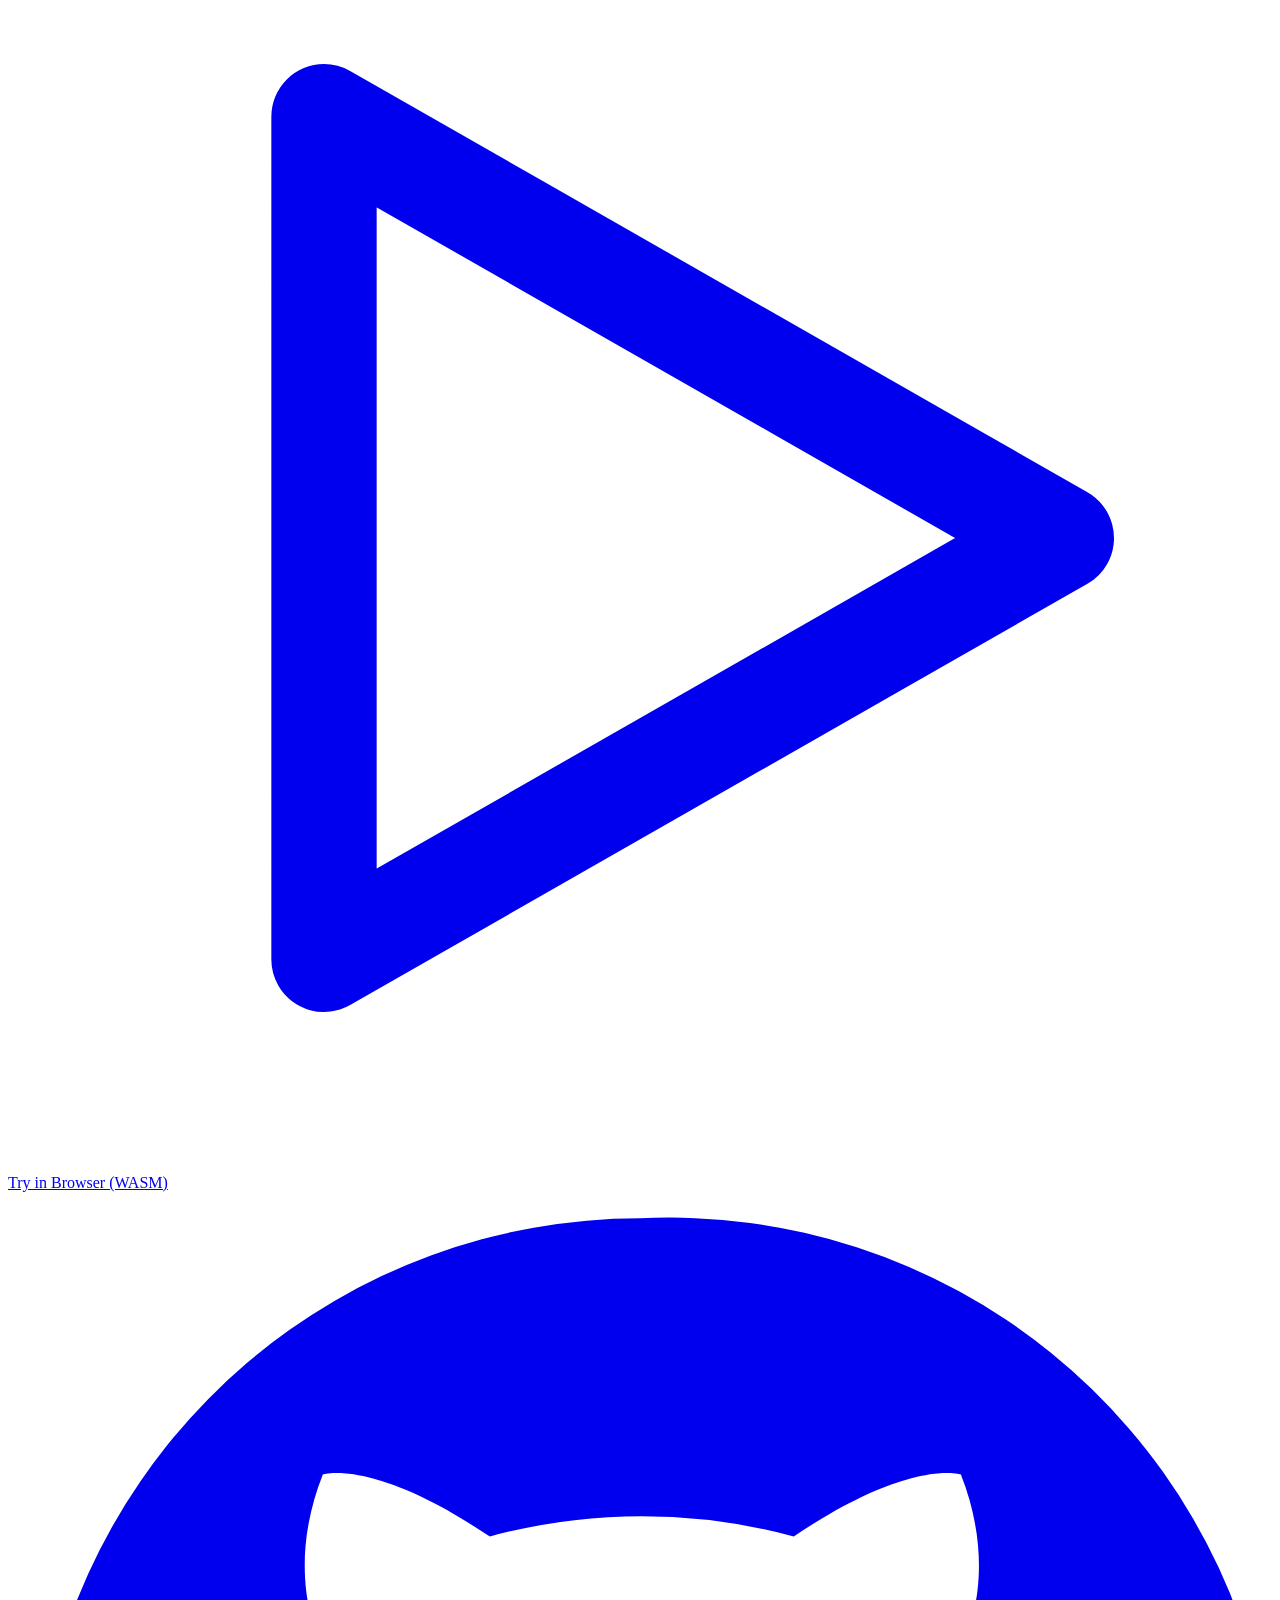
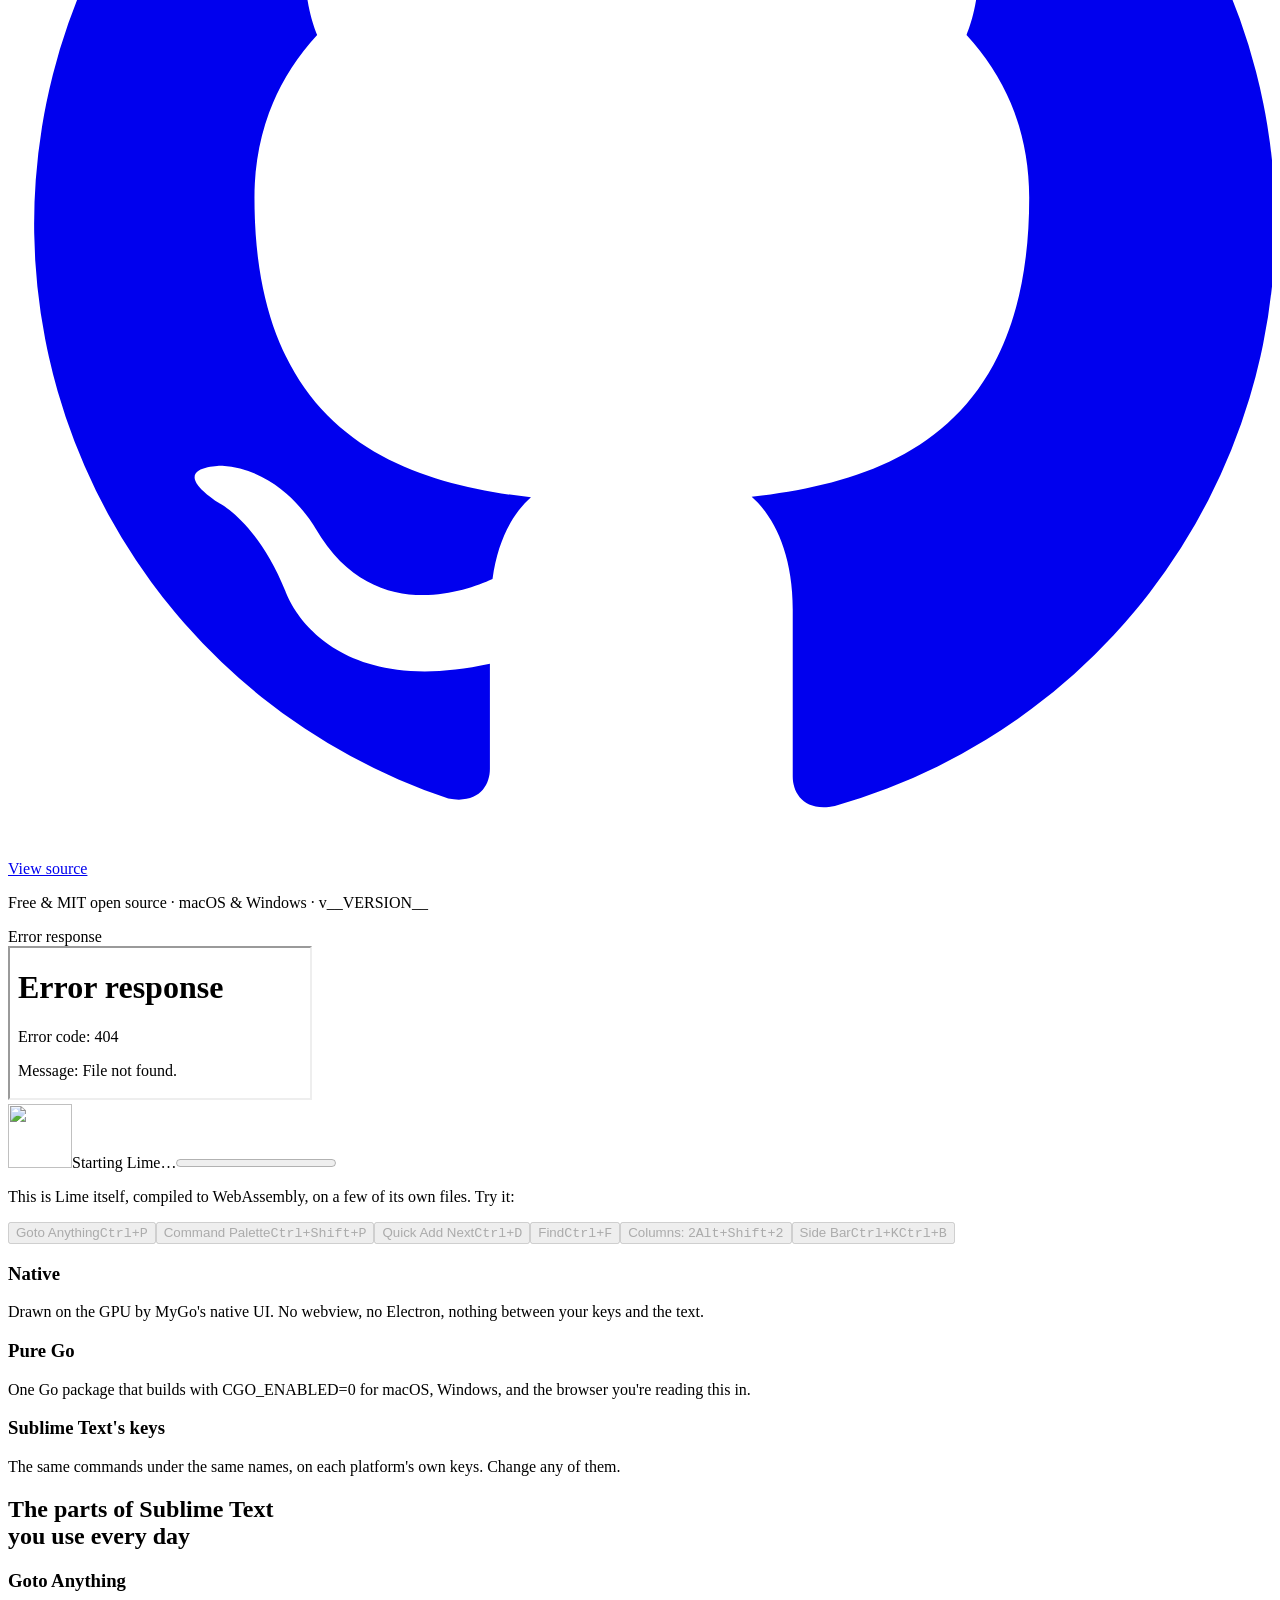
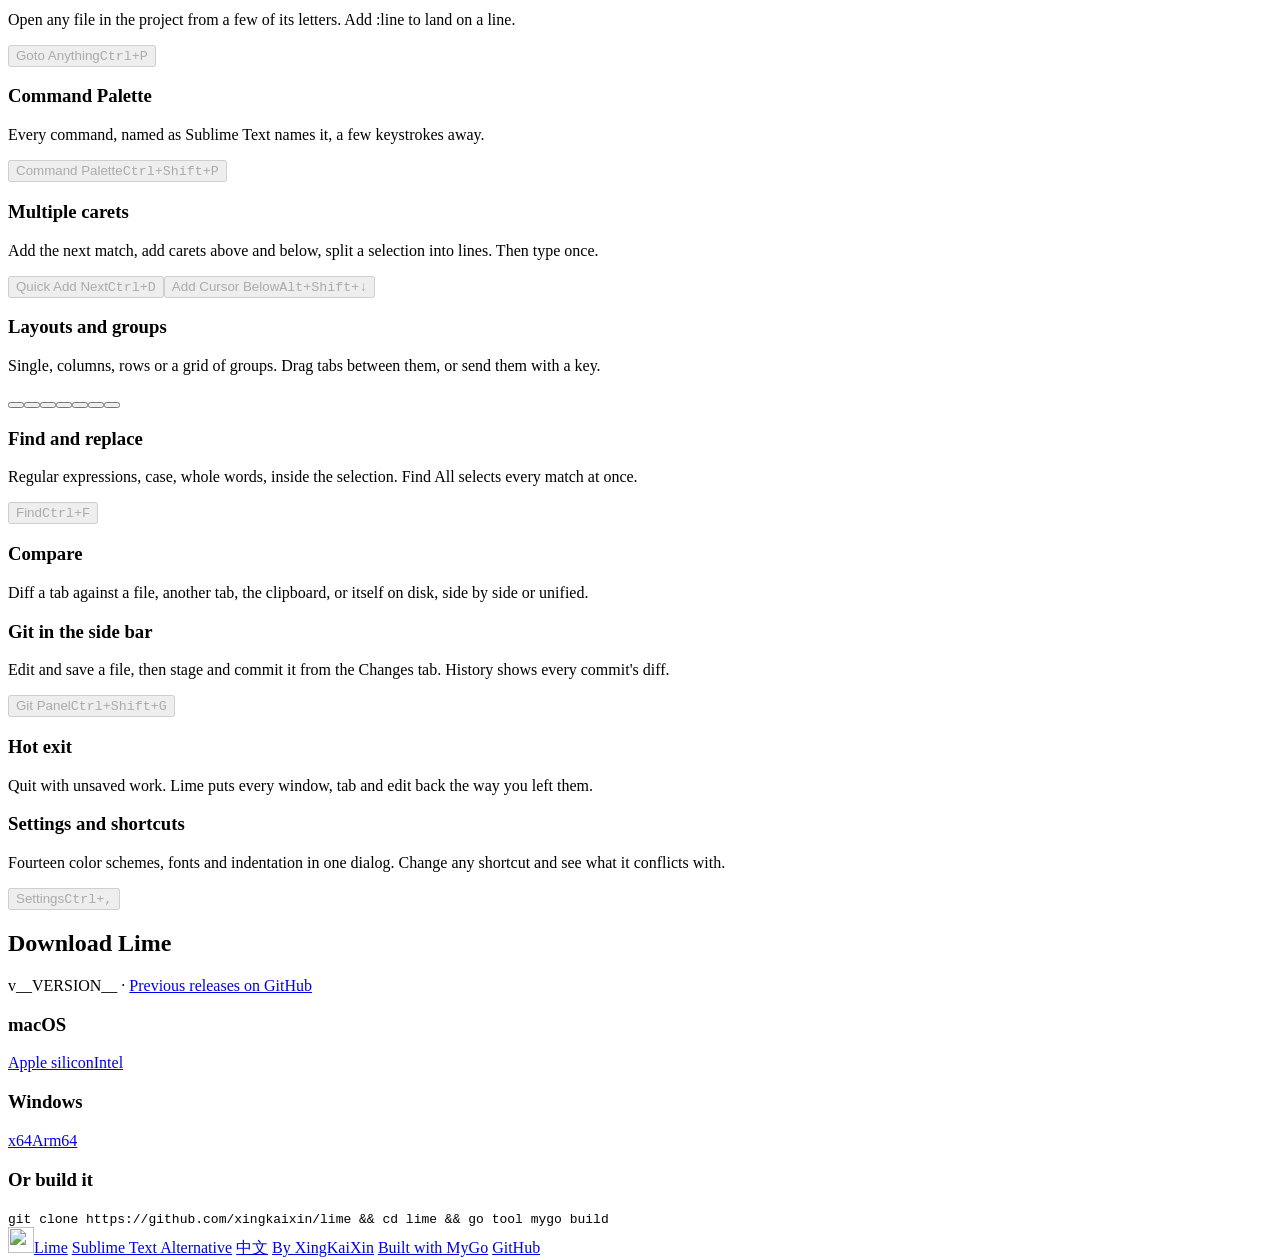
==== commit 7a040bb0: "feat(website): use R2 download links and add releases link" ====
--- a/website/index.html
+++ b/website/index.html
@@ -150,15 +150,18 @@
   </section>
 
   <section id="download">
-    <div class="head"><h2>Download Lime</h2></div>
+    <div class="head">
+      <h2>Download Lime</h2>
+      <p class="avail">v__VERSION__ · <a class="text-link" href="https://github.com/xingkaixin/lime/releases">Previous releases on GitHub</a></p>
+    </div>
     <div class="platforms">
       <div>
         <h3>macOS</h3>
-        <div class="row"><a class="btn small" href="https://github.com/xingkaixin/lime/releases/download/v__VERSION__/lime-__VERSION__-arm64.dmg" data-umami-event="download-macos" data-umami-event-arch="arm64">Apple silicon</a><a class="btn small" href="https://github.com/xingkaixin/lime/releases/download/v__VERSION__/lime-__VERSION__-amd64.dmg" data-umami-event="download-macos" data-umami-event-arch="amd64">Intel</a></div>
+        <div class="row"><a class="btn small" href="https://r2.xingkaixin.me/lime/lime-__VERSION__-arm64.dmg" data-umami-event="download-macos" data-umami-event-arch="arm64">Apple silicon</a><a class="btn small" href="https://r2.xingkaixin.me/lime/lime-__VERSION__-amd64.dmg" data-umami-event="download-macos" data-umami-event-arch="amd64">Intel</a></div>
       </div>
       <div>
         <h3>Windows</h3>
-        <div class="row"><a class="btn small" href="https://github.com/xingkaixin/lime/releases/download/v__VERSION__/lime-setup-__VERSION__-amd64.exe" data-umami-event="download-windows" data-umami-event-arch="amd64">x64</a><a class="btn small" href="https://github.com/xingkaixin/lime/releases/download/v__VERSION__/lime-setup-__VERSION__-arm64.exe" data-umami-event="download-windows" data-umami-event-arch="arm64">Arm64</a></div>
+        <div class="row"><a class="btn small" href="https://r2.xingkaixin.me/lime/lime-setup-__VERSION__-amd64.exe" data-umami-event="download-windows" data-umami-event-arch="amd64">x64</a><a class="btn small" href="https://r2.xingkaixin.me/lime/lime-setup-__VERSION__-arm64.exe" data-umami-event="download-windows" data-umami-event-arch="arm64">Arm64</a></div>
       </div>
     </div>
     <div class="source">
